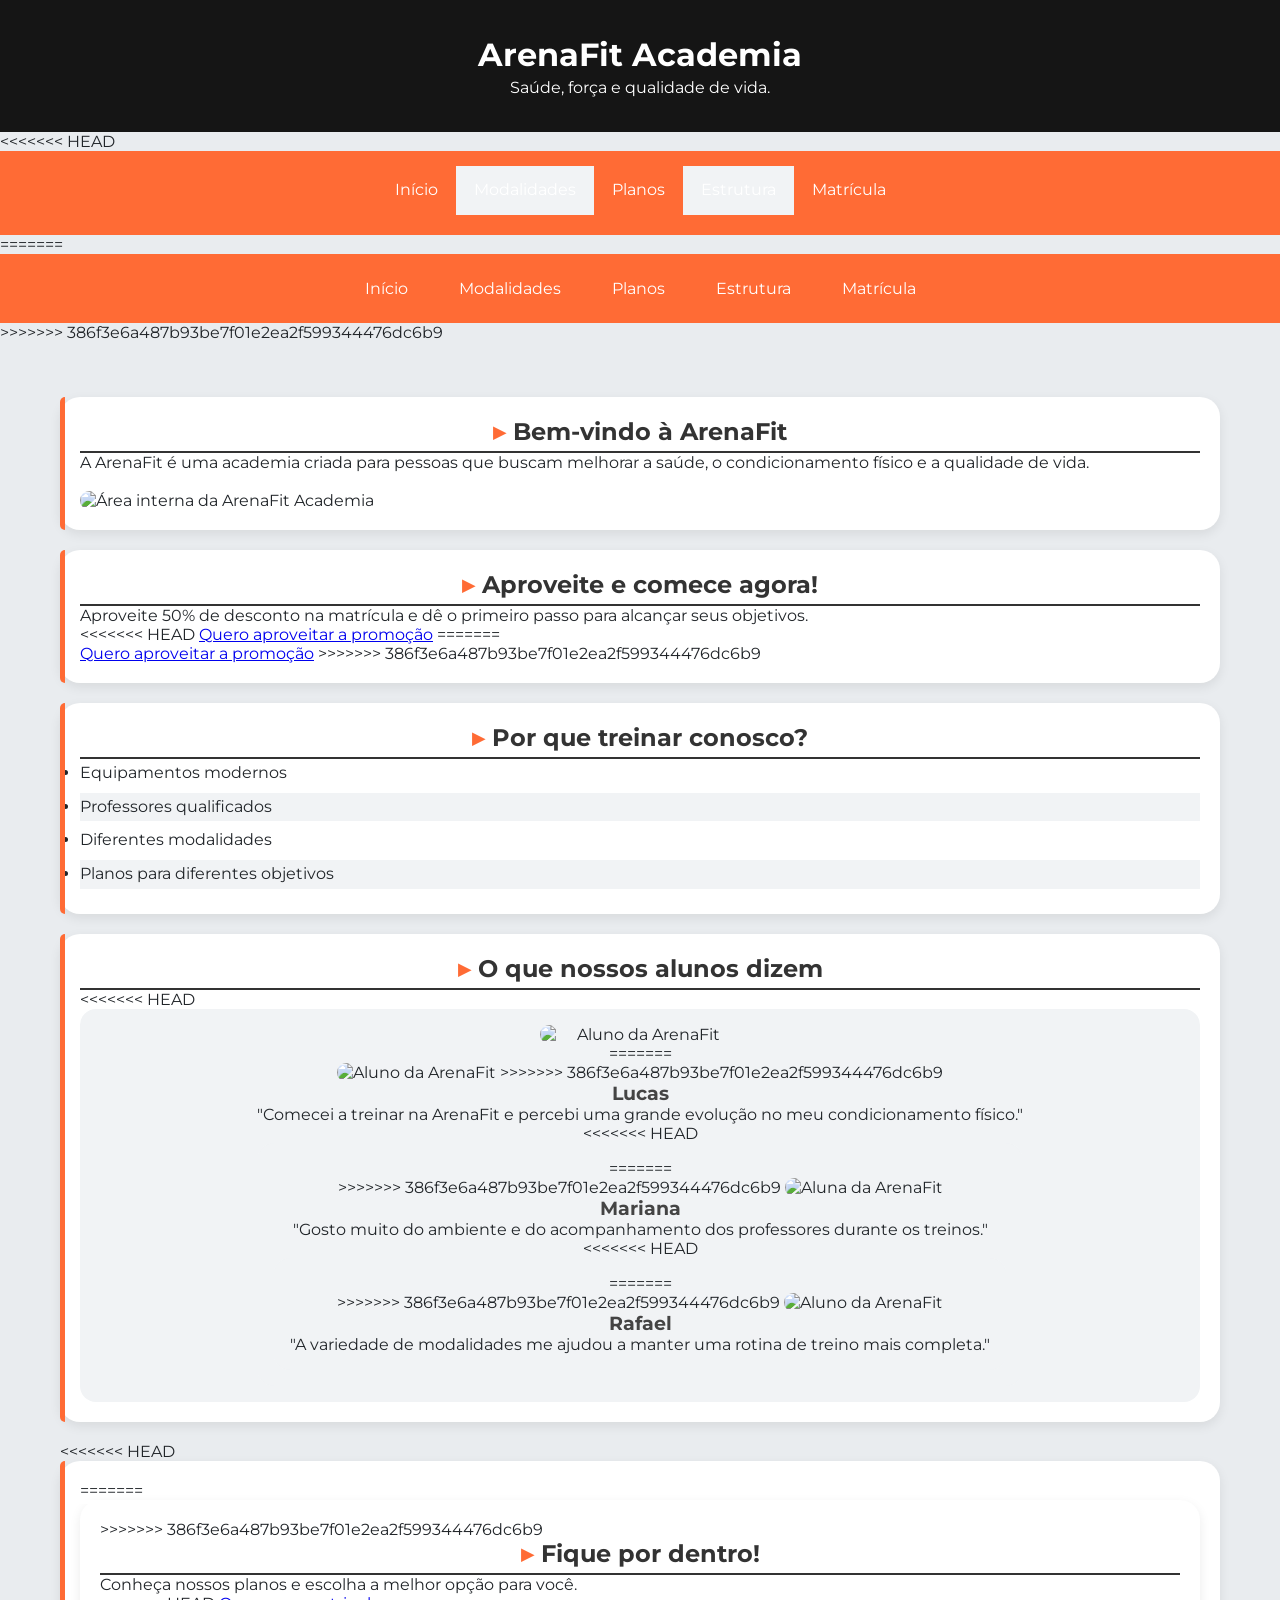
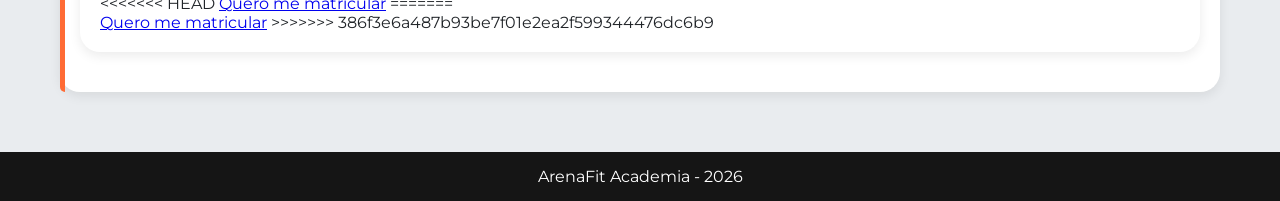
==== Html/index.html @ 23f67563 "Arrumando Style conflitos, estrutra e parte do index" ====
<!doctype html>
<html lang="pt-br">
  <head>
    <meta charset="UTF-8" />
    <meta name="viewport" content="width=device-width, initial-scale=1.0" />
    <title>ArenaFit Academia</title>
    <link rel="stylesheet" href="../Css/Style.css">
    <link rel="icon" type="image/png" href="fotos/icone.png">
  </head>

  <body>
    <header>
      <h1>ArenaFit Academia</h1>
      <p>Saúde, força e qualidade de vida.</p>
    </header>

<<<<<<< HEAD
    
<nav>
  <ul>
    <li><a href="index.html">Início</a></li>
    <li><a href="modalidades.html">Modalidades</a></li>
    <li><a href="planos.html">Planos</a></li>
    <li><a href="estrutura.html">Estrutura</a></li>
    <li><a href="matricula.html">Matrícula</a></li>
  </ul>
</nav>
=======
    <nav>
      <a href="index.html">Início</a> 
      <a href="modalidades.html">Modalidades</a> 
      <a href="planos.html">Planos</a> 
      <a href="estrutura.html">Estrutura</a> 
      <a href="matricula.html">Matrícula</a>
    </nav>
>>>>>>> 386f3e6a487b93be7f01e2ea2f599344476dc6b9
    <!--Conteúdo Principal da Página-->
    <main>
            <section class="hero"> 
            <h2>Bem-vindo à ArenaFit</h2>

            <p>
            A ArenaFit é uma academia criada para pessoas que buscam melhorar a
            saúde, o condicionamento físico e a qualidade de vida.
          </p>

          <br>

        <img
          src="fotos/interna.jpg"
          alt="Área interna da ArenaFit Academia"
        ></section>
      
       <!-- ALTERAÇÃO DO 2º COMMIT -->
      <section class="promocao">
        <h2>Aproveite e comece agora!</h2>

        <p>
          Aproveite 50% de desconto na matrícula e dê o primeiro passo para
          alcançar seus objetivos.
        </p>

<<<<<<< HEAD
        <a class="btn" href="matricula.html">Quero aproveitar a promoção</a>
=======
        <br>

        <a href="matricula.html">Quero aproveitar a promoção</a>
>>>>>>> 386f3e6a487b93be7f01e2ea2f599344476dc6b9
      </section>

      <section class="vantagens">
        <h2>Por que treinar conosco?</h2>

        <ul>
          <li>Equipamentos modernos</li>
          <li>Professores qualificados</li>
          <li>Diferentes modalidades</li>
          <li>Planos para diferentes objetivos</li>
        </ul>
      </section>

        <!-- ALTERAÇÃO DO 3º COMMIT -->
      <section class="depoimentos">
        <h2>O que nossos alunos dizem</h2>

<<<<<<< HEAD
        <div class="cards">
          <article class="card">
            <img
              src="fotos/aluno1.jpg"
              alt="Aluno da ArenaFit"
            />
=======
        <br>

        <article>
          <img
            src="fotos/aluno1.jpg"
            alt="Aluno da ArenaFit"
            width="150"
          />
>>>>>>> 386f3e6a487b93be7f01e2ea2f599344476dc6b9
          <h3>Lucas</h3>
          <p>
            "Comecei a treinar na ArenaFit e percebi uma grande evolução no meu
            condicionamento físico."
          </p>
        </article>

<<<<<<< HEAD
        <article class="card">
=======
        <br>

        <article>
>>>>>>> 386f3e6a487b93be7f01e2ea2f599344476dc6b9
          <img
            src="fotos/aluno2.jpg"
            alt="Aluna da ArenaFit"
          />
          <h3>Mariana</h3>
          <p>
            "Gosto muito do ambiente e do acompanhamento dos professores durante
            os treinos."
          </p>
        </article>

<<<<<<< HEAD
        <article class="card">
=======
        <br>

        <article>
>>>>>>> 386f3e6a487b93be7f01e2ea2f599344476dc6b9
          <img
            src="fotos/aluno3.jpg"
            alt="Aluno da ArenaFit"
            
          />
          <h3>Rafael</h3>
          <p>
            "A variedade de modalidades me ajudou a manter uma rotina de treino
            mais completa."
          </p>
        </article>
            </div>
      </section>

<<<<<<< HEAD
      <section class ="cta">
=======
      <section class="secao-posicao">
>>>>>>> 386f3e6a487b93be7f01e2ea2f599344476dc6b9
        <h2>Fique por dentro!</h2>

        <p>Conheça nossos planos e escolha a melhor opção para você.</p>

<<<<<<< HEAD
                <a class="btn" href="matricula.html">Quero me matricular</a>
=======
        <br>

        <a href="matricula.html">Quero me matricular</a>
>>>>>>> 386f3e6a487b93be7f01e2ea2f599344476dc6b9
      </section>
    </main>

    <!--Rodapé da página-->
    <footer>
      <p>ArenaFit Academia - 2026</p>
    </footer>
  </body>
</html>
---- Css/Style.css ----
﻿/* Importa a fonte Montserrat do Google Fonts */
@import url("https://fonts.googleapis.com/css2?family=Montserrat:wght@400;500;600;700&display=swap");

/* RESET DA PÁGINA */
* {
    margin: 0;
    padding: 0;
    box-sizing: border-box;
}

/* CONFIGURAÇÃO DE CORES E FONTES (Variáveis) */
:root {
    --cor-primaria: #FF6B35;       /* Laranja moderno */
    --cor-secundaria: #00B4D8;     /* Azul/ciano */ 
    --cor-escura: #151515;         /* Preto grafite */
    --cor-fundo: #E9ECEF;          /* Cinza claro */
    --cor-texto: #212529;          /* Cinza escuro */
    --cor-branca: #FFFFFF;         /* Branco */
    --fonte-principal: "Montserrat", sans-serif;
    --cor-section: #FFFFFF;        /* Branco para os blocos */
}

/* CONFIGURAÇÕES DO CORPO DA PÁGINA */
body {
    font-family: var(--fonte-principal); /* Aplica a fonte Montserrat */
    margin: 0;                           /* Remove as bordas padrão da tela */
    background-color: var(--cor-fundo);  /* Cor de fundo cinza */
    color: var(--cor-texto);             /* Cor do texto do site */
}

/* CABEÇALHO (Topo do site) */
header {
    background-color: var(--cor-escura);
    color: var(--cor-branca);
    padding: 35px;
    display: flex;
    flex-direction: column;
    align-items: center;
    text-align: center;
    gap: 4px;
    padding: 20px;
    display: flex;
    flex-direction: column;
    align-items: center;
    text-align: center;
    gap: 4px;
    text-align: center;
    padding: 35px;
    top: 0;
    left: 0;
    width: 100%;
}

/* MENU DE NAVEGAÇÃO */
nav {
    background-color: var(--cor-primaria);
    display: flex;
    justify-content: center;
    align-items: center;
    gap: 15px;
    padding: 15px;
    flex-wrap: wrap;
}
nav {
    background-color: var(--cor-primaria);
    position: sticky;
    top: 0;
    z-index: 1000;
}

nav ul {
    list-style: none;
    display: flex;
    flex-direction: column;
}

nav a {
    display: block;
    padding: 12px 16px;
    color: white;
    text-decoration: none;
    text-align: center;
}
/* LINKS DO MENU */
nav a {
    color: var(--cor-branca);
    text-decoration: none;
    padding: 10px 18px;
    border-radius: 50px;
    transition: 0.3s;
}
/* EFEITO QUANDO PASSA MOUSE POR CIMA */
nav a:hover {
    background-color: white;
    color: var(--cor-escura);
    transform: scale(1.05);
}

/* CONTEÚDO PRINCIPAL (Caixa que segura o meio do site) */
main {
    width: 1200px;
    max-width: 100%;
    margin: 20px auto;
    padding: 35px 20px 20px;
}

/* SEÇÕES (Blocos de conteúdo) */
section {
    background-color: var(--cor-section);
    padding: 25px;
    margin-bottom: 25px;
    border-radius: 20px;
    box-shadow: 0 4px 12px rgba(0, 0, 0, 0.08);
    transition: transform 0.3s ease, box-shadow 0.3s ease;
}

section:hover {
    transform: translateY(-3px);
    box-shadow: 0 8px 18px rgba(0, 0, 0, 0.15);
}
/* RODAPÉ (Fim da página) */
footer {
    background-color: #151515;
    color: white;
    text-align: center;
    padding: 15px;
}

/* TEXTOS E TÍTULOS */
h1 {
    font-size: 32px; /* Tamanho do título principal */
}

h2 {
  color: #333;
  border-bottom: 2px solid #333;
  padding-bottom: 5px;
  text-align: center;
}

h2::before {
  content: "▸";
  color: var(--cor-primaria);
  margin-right: 8px;
}


h3 {
    color: #444; /* Cor do subtítulo */
}

/* IMAGENS */
img {
    max-width: 100%; /* Faz a imagem se ajustar ao tamanho da tela */
    height: auto;     /* Mantém a imagem na proporção correta */
    border-radius: 10px;   
}

/* Imagens que estão dentro de artigos */
article img {
    width: 200px;         /* Força a imagem a ter 200px de largura */
    border-radius: 10px;  /* Cantos levemente arredondados */
}

/* TABELAS */
table {
    width: 100%;             /* Tabela ocupa toda a largura disponível */
    border-collapse: collapse; /* Junta as bordas para virar uma linha única */
}

/* Células da tabela */
th, td {
    border: 1px solid #999; /* Linha cinza ao redor das células */
    padding: 10px;          /* Espaço interno para o texto respirar */
    text-align: center;     /* Centraliza o texto na tabela */
}

/* Títulos da tabela (Primeira linha) */
th {
    background-color: #333; /* Fundo escuro */
    color: white;           /* Texto branco */
}

/* LISTAS */
ul {
    line-height: 1.8; /* Aumenta o espaço entre as linhas da lista */
}

li {
    margin-bottom: 5px; /* Espaço entre um item e outro da lista */
}
   li:nth-child(even) {
    background-color: #F1F3F5;
}



/* ADAPTAÇÃO PARA CELULAR (Telas menores que 600px) */
@media (max-width: 600px) {
    header h1 {
        font-size: 24px; /* Diminui o título no celular */
    }

    nav a {
        display: block;  /* Coloca os links do menu um embaixo do outro */
        margin: 8px;
    }

    main {
        width: 95%;      /* Usa melhor o espaço lateral no celular */
    }

    table {
        font-size: 12px; /* Diminui a letra da tabela para caber na tela */
    }
} /* NOTA DE DESENVOLVIMENTO: Foi utilizada uma pequena assistência de IA para organizar a estrutura e padronizar o codigo em CSS. */
/* RESET CSS */
* {
    margin: 0;
    padding: 0;
    box-sizing: border-box;
}
section {
    background-color: var(--cor-section);
    padding: 20px;
    margin-bottom: 20px;
    border-radius: 20px;

    position: relative;
}

section::after {
    content: "";
    position: absolute;
    top: 0;
    left: 0;
    width: 5px;
    height: 100%;
    background-color: var(--cor-primaria);
    border-radius: 20px 0 0 20px;
}

.card {
    display: flex;
    flex-direction: column;
    align-items: center;
    text-align: center;
    padding: 16px;
    background-color: #F1F3F5;
    border-radius: 16px;

}

@media (min-width: 768px) {
    nav ul {
        flex-direction: row;
        justify-content: center;
    }
}

/* ESTILO DOS CAMPOS DO FORMULÁRIO */

input,
textarea,
select {
    width: 100%;
    padding: 10px;
    margin-top: 6px;
    margin-bottom: 12px;
    border: 1px solid #ccc;
    border-radius: 8px;
    font-family: var(--fonte-principal);
}

input:focus,
textarea:focus,
select:focus {
    outline: none;
    border-color: var(--cor-primaria);
}

button {
    background-color: var(--cor-primaria);
    color: var(--cor-branca);
    border: none;
    padding: 12px 25px;
    border-radius: 8px;
    cursor: pointer;
    font-family: var(--fonte-principal);
    font-weight: 600;
}

button:hover {
    background-color: var(--cor-secundaria);
}
/* AJUSTES PARA TELAS PEQUENAS */

@media (max-width: 600px) {
    main {
        padding: 100px 15px 15px;
    }

    section {
        padding: 18px;
    }

    input,
    textarea,
    select {
        font-size: 14px;
    }

    button {
        width: 100%;
    }
}
/* ===== ESTILIZAÇÃO DA PÁGINA DE MODALIDADES ===== */

.pagina-modalidades main {
    width: 90%;
    max-width: 1100px;
    display: grid;
    grid-template-columns: repeat(2, 1fr);
    gap: 25px;
}

.pagina-modalidades h2 {
    grid-column: 1 / -1;
    text-align: center;
}

.pagina-modalidades section {
    margin-bottom: 0;
    padding: 25px;
}
/* ===== MELHORIAS VISUAIS DOS CARDS ===== */

.pagina-modalidades section {
    box-shadow: 0 3px 10px rgba(0, 0, 0, 0.12);
    transition: transform 0.3s ease, box-shadow 0.3s ease;
}

.pagina-modalidades section h3 {
    text-align: center;
    color: var(--cor-primaria);
    font-size: 22px;
}

.pagina-modalidades section img {
    display: block;
    width: 350px;
    max-width: 100%;
    margin: 15px auto;
}

.pagina-modalidades section p {
    line-height: 1.6;
}
/* ===== RESPONSIVIDADE E EFEITOS ===== */

.pagina-modalidades section:hover {
    transform: translateY(-5px);
    box-shadow: 0 7px 18px rgba(0, 0, 0, 0.18);
}

.pagina-modalidades section img {
    transition: transform 0.3s ease;
}

.pagina-modalidades section:hover img {
    transform: scale(1.03);
}

@media (max-width: 700px) {

    .pagina-modalidades main {
        width: 92%;
        grid-template-columns: 1fr;
        gap: 20px;
    }

    .pagina-modalidades h2 {
        font-size: 26px;
    }

    .pagina-modalidades section {
        padding: 20px;
    }

    .pagina-modalidades section h3 {
        font-size: 20px;
    }
}
/* ===== DESTAQUE DAS INFORMAÇÕES DAS MODALIDADES ===== */

.pagina-modalidades section strong {
    color: var(--cor-primaria);
}

.pagina-modalidades section p {
    margin-bottom: 10px;
}
/* ===== DESTAQUE VISUAL DOS CARDS ===== */

.pagina-modalidades section {
    border-top: 4px solid var(--cor-primaria);
}

.secao-posicao {
    position: relative;
}

 .secao-posicao::after {
    content: "";
    position: absolute;
    top: 0;
    right: 20px;

    width: 40px;
    height: 4px;

    background-color: var(--cor-branca);
 }

 input[type="submit"],
 input[type="reset"]
  {
    background-color: var(--cor-section);
    color: var(--cor-texto);
    border: none;
    padding: 12px 25px;
    border-radius: 8px;
    cursor: pointer;
    font-family: var(--fonte-principal);
    font-weight: 600;
 }

 input[type="submit"]:hover,
 input[type="reset"]:hover {
    background-color: var(--cor-primaria);
 }
 /* Commit 1 - Organização da matrícula */

body:has(main > form) main > form {
    width: 100%;
    max-width: 850px;
    margin: 25px auto;
}

body:has(main > form) form fieldset {
    min-width: 0;
    padding: 20px;
    margin-bottom: 16px;
    border: 1px solid #ccc;
    border-radius: 10px;
}

body:has(main > form) form legend {
    padding: 0 8px;
    font-weight: 700;
    color: var(--cor-primaria);
}

body:has(main > form) form label {
    font-weight: 500;
}

body:has(main > form) form input[type="radio"] {
    width: auto;
    margin: 8px 5px 8px 0;
}

body:has(main > form) form input[type="submit"],
body:has(main > form) form input[type="reset"] {
    width: auto;
    margin: 5px 5px 12px 0;
}
/* Commit 2 - Responsividade da matrícula */

@media (max-width: 768px) {
    body:has(main > form) main {
        width: 100%;
        padding: 25px 15px;
    }

    body:has(main > form) form fieldset {
        padding: 15px;
    }

    body:has(main > form) form input[type="submit"],
    body:has(main > form) form input[type="reset"] {
        max-width: 100%;
    }
}

@media (max-width: 480px) {
    body:has(main > form) form fieldset {
        padding: 12px;
    }

    body:has(main > form) form input:not([type="radio"]):not([type="submit"]):not([type="reset"]),
    body:has(main > form) form select,
    body:has(main > form) form textarea {
        max-width: 100%;
        font-size: 16px;
    }

    body:has(main > form) form textarea {
        resize: vertical;
    }
}
/* Commit 3 - Efeitos visuais da matrícula */

body:has(main > form) form input:not([type="radio"]):not([type="submit"]):not([type="reset"]),
body:has(main > form) form select,
body:has(main > form) form textarea {
    transition: border-color 0.3s ease,
                box-shadow 0.3s ease;
}

body:has(main > form) form input:not([type="radio"]):not([type="submit"]):not([type="reset"]):focus,
body:has(main > form) form select:focus,
body:has(main > form) form textarea:focus {
    outline: 2px solid var(--cor-secundaria);
    outline-offset: 1px;
    border-color: var(--cor-primaria);
    box-shadow: 0 0 6px rgba(0, 180, 216, 0.25);
}

body:has(main > form) form input[type="submit"],
body:has(main > form) form input[type="reset"] {
    transition: background-color 0.3s ease,
                color 0.3s ease,
                transform 0.2s ease;
}

body:has(main > form) form input[type="submit"]:hover,
body:has(main > form) form input[type="reset"]:hover {
    background-color: var(--cor-primaria);
    color: var(--cor-branca);
    transform: translateY(-2px);
}

body:has(main > form) form input[type="submit"]:active,
body:has(main > form) form input[type="reset"]:active {
    transform: scale(0.98);
}

body:has(main > form) form fieldset {
    transition: border-color 0.3s ease;
}

body:has(main > form) form fieldset:hover {
    border-color: var(--cor-secundaria);
}
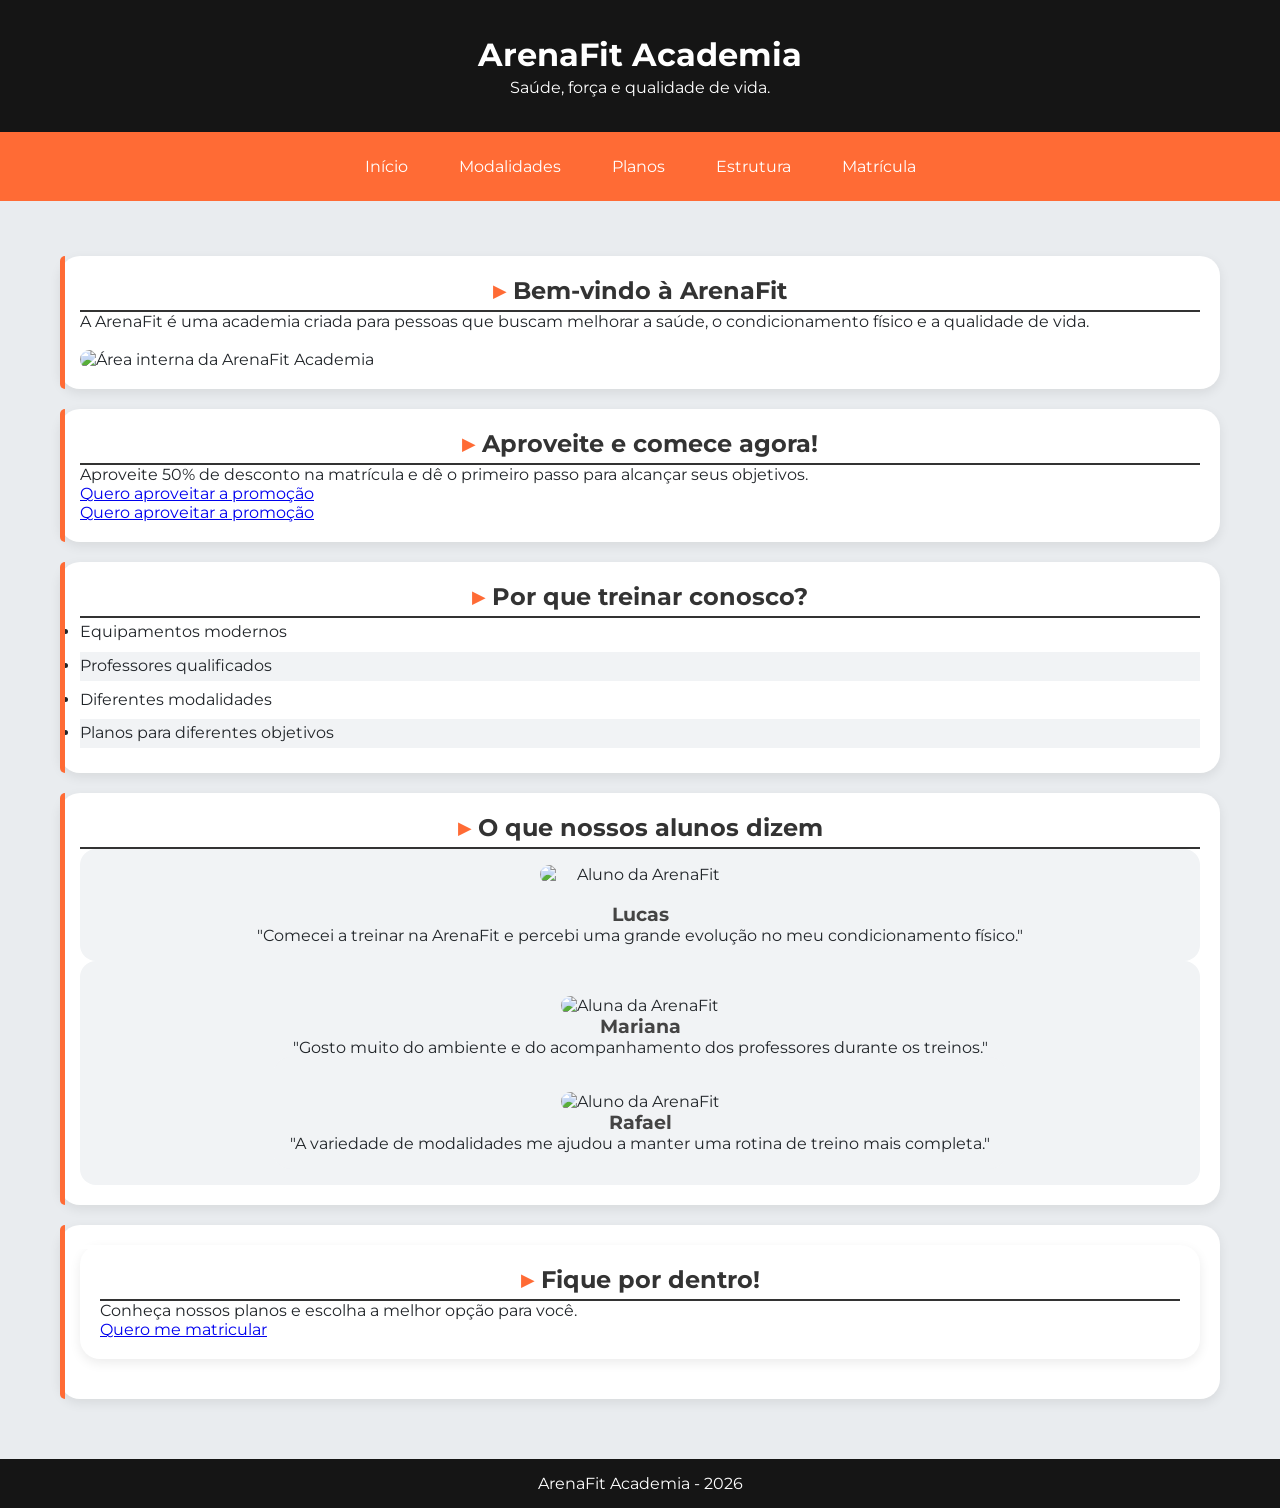
==== commit 7e763e1b: "Conserta erros de digitação para a melhora da página." ====
--- a/Html/index.html
+++ b/Html/index.html
@@ -14,18 +14,6 @@
       <p>Saúde, força e qualidade de vida.</p>
     </header>
 
-<<<<<<< HEAD
-    
-<nav>
-  <ul>
-    <li><a href="index.html">Início</a></li>
-    <li><a href="modalidades.html">Modalidades</a></li>
-    <li><a href="planos.html">Planos</a></li>
-    <li><a href="estrutura.html">Estrutura</a></li>
-    <li><a href="matricula.html">Matrícula</a></li>
-  </ul>
-</nav>
-=======
     <nav>
       <a href="index.html">Início</a> 
       <a href="modalidades.html">Modalidades</a> 
@@ -33,7 +21,7 @@
       <a href="estrutura.html">Estrutura</a> 
       <a href="matricula.html">Matrícula</a>
     </nav>
->>>>>>> 386f3e6a487b93be7f01e2ea2f599344476dc6b9
+
     <!--Conteúdo Principal da Página-->
     <main>
             <section class="hero"> 
@@ -60,13 +48,14 @@
           alcançar seus objetivos.
         </p>
 
-<<<<<<< HEAD
+
         <a class="btn" href="matricula.html">Quero aproveitar a promoção</a>
-=======
+
+
         <br>
 
         <a href="matricula.html">Quero aproveitar a promoção</a>
->>>>>>> 386f3e6a487b93be7f01e2ea2f599344476dc6b9
+
       </section>
 
       <section class="vantagens">
@@ -84,23 +73,16 @@
       <section class="depoimentos">
         <h2>O que nossos alunos dizem</h2>
 
-<<<<<<< HEAD
+
         <div class="cards">
           <article class="card">
             <img
               src="fotos/aluno1.jpg"
               alt="Aluno da ArenaFit"
             />
-=======
+
         <br>
 
-        <article>
-          <img
-            src="fotos/aluno1.jpg"
-            alt="Aluno da ArenaFit"
-            width="150"
-          />
->>>>>>> 386f3e6a487b93be7f01e2ea2f599344476dc6b9
           <h3>Lucas</h3>
           <p>
             "Comecei a treinar na ArenaFit e percebi uma grande evolução no meu
@@ -108,13 +90,13 @@
           </p>
         </article>
 
-<<<<<<< HEAD
+
         <article class="card">
-=======
+
         <br>
 
         <article>
->>>>>>> 386f3e6a487b93be7f01e2ea2f599344476dc6b9
+
           <img
             src="fotos/aluno2.jpg"
             alt="Aluna da ArenaFit"
@@ -126,13 +108,10 @@
           </p>
         </article>
 
-<<<<<<< HEAD
-        <article class="card">
-=======
-        <br>
+        <article class="card">        <br>
 
         <article>
->>>>>>> 386f3e6a487b93be7f01e2ea2f599344476dc6b9
+
           <img
             src="fotos/aluno3.jpg"
             alt="Aluno da ArenaFit"
@@ -147,22 +126,20 @@
             </div>
       </section>
 
-<<<<<<< HEAD
+
       <section class ="cta">
-=======
+
       <section class="secao-posicao">
->>>>>>> 386f3e6a487b93be7f01e2ea2f599344476dc6b9
+
         <h2>Fique por dentro!</h2>
 
         <p>Conheça nossos planos e escolha a melhor opção para você.</p>
 
-<<<<<<< HEAD
+
                 <a class="btn" href="matricula.html">Quero me matricular</a>
-=======
+
         <br>
 
-        <a href="matricula.html">Quero me matricular</a>
->>>>>>> 386f3e6a487b93be7f01e2ea2f599344476dc6b9
       </section>
     </main>
 
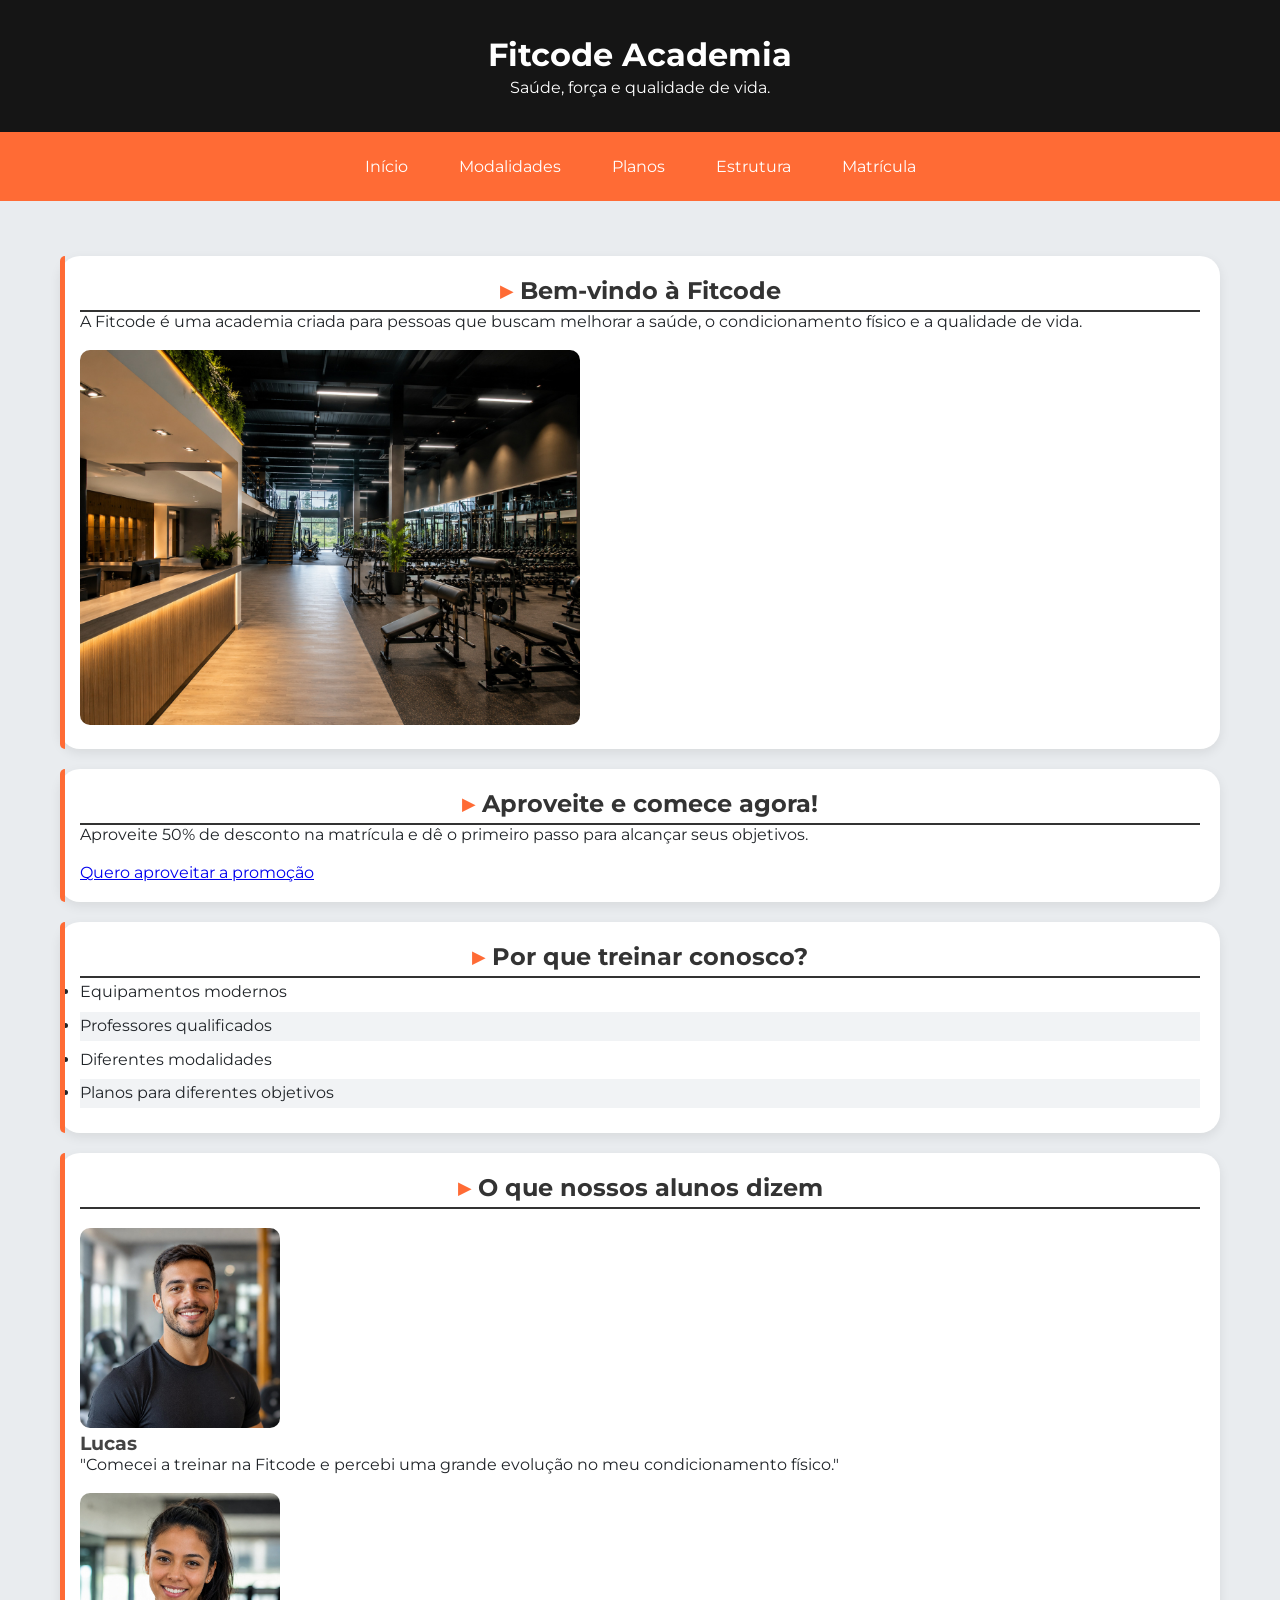
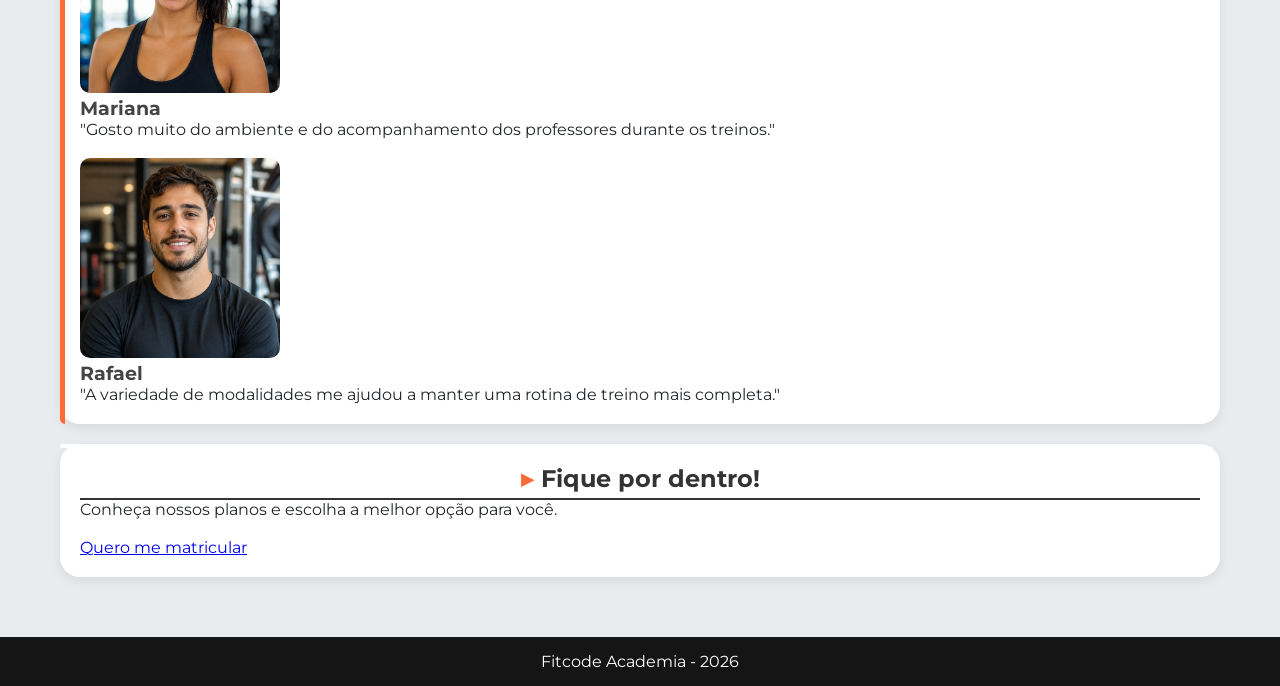
==== commit c981a082: "Corrige caminhos das fotos, renomeia para Fitcode e atualiza README" ====
--- a/Html/index.html
+++ b/Html/index.html
@@ -3,14 +3,14 @@
   <head>
     <meta charset="UTF-8" />
     <meta name="viewport" content="width=device-width, initial-scale=1.0" />
-    <title>ArenaFit Academia</title>
+    <title>Fitcode Academia</title>
     <link rel="stylesheet" href="../Css/Style.css">
-    <link rel="icon" type="image/png" href="fotos/icone.png">
+    <link rel="icon" type="image/png" href="../fotos/icone.png">
   </head>
 
   <body>
     <header>
-      <h1>ArenaFit Academia</h1>
+      <h1>Fitcode Academia</h1>
       <p>Saúde, força e qualidade de vida.</p>
     </header>
 
@@ -21,26 +21,27 @@
       <a href="estrutura.html">Estrutura</a> 
       <a href="matricula.html">Matrícula</a>
     </nav>
-
     <!--Conteúdo Principal da Página-->
     <main>
-            <section class="hero"> 
-            <h2>Bem-vindo à ArenaFit</h2>
+      <section>
+        <h2>Bem-vindo à Fitcode</h2>
 
-            <p>
-            A ArenaFit é uma academia criada para pessoas que buscam melhorar a
-            saúde, o condicionamento físico e a qualidade de vida.
-          </p>
+        <p>
+          A Fitcode é uma academia criada para pessoas que buscam melhorar a
+          saúde, o condicionamento físico e a qualidade de vida.
+        </p>
 
           <br>
 
         <img
-          src="fotos/interna.jpg"
-          alt="Área interna da ArenaFit Academia"
-        ></section>
-      
+          src="../fotos/interna.jpg"
+          alt="Área interna da Fitcode Academia"
+          width="500"
+        />
+      </section>
+
        <!-- ALTERAÇÃO DO 2º COMMIT -->
-      <section class="promocao">
+      <section>
         <h2>Aproveite e comece agora!</h2>
 
         <p>
@@ -48,17 +49,12 @@
           alcançar seus objetivos.
         </p>
 
-
-        <a class="btn" href="matricula.html">Quero aproveitar a promoção</a>
-
-
         <br>
 
         <a href="matricula.html">Quero aproveitar a promoção</a>
-
       </section>
 
-      <section class="vantagens">
+      <section>
         <h2>Por que treinar conosco?</h2>
 
         <ul>
@@ -70,36 +66,31 @@
       </section>
 
         <!-- ALTERAÇÃO DO 3º COMMIT -->
-      <section class="depoimentos">
+      <section>
         <h2>O que nossos alunos dizem</h2>
-
-
-        <div class="cards">
-          <article class="card">
-            <img
-              src="fotos/aluno1.jpg"
-              alt="Aluno da ArenaFit"
-            />
 
         <br>
 
+        <article>
+          <img
+            src="../fotos/aluno1.jpg"
+            alt="Aluno da Fitcode"
+            width="150"
+          />
           <h3>Lucas</h3>
           <p>
-            "Comecei a treinar na ArenaFit e percebi uma grande evolução no meu
+            "Comecei a treinar na Fitcode e percebi uma grande evolução no meu
             condicionamento físico."
           </p>
         </article>
 
-
-        <article class="card">
-
         <br>
 
         <article>
-
           <img
-            src="fotos/aluno2.jpg"
-            alt="Aluna da ArenaFit"
+            src="../fotos/aluno2.jpg"
+            alt="Aluna da Fitcode"
+            width="150"
           />
           <h3>Mariana</h3>
           <p>
@@ -108,14 +99,13 @@
           </p>
         </article>
 
-        <article class="card">        <br>
+        <br>
 
         <article>
-
           <img
-            src="fotos/aluno3.jpg"
-            alt="Aluno da ArenaFit"
-            
+            src="../fotos/aluno3.jpg"
+            alt="Aluno da Fitcode"
+            width="150"
           />
           <h3>Rafael</h3>
           <p>
@@ -123,29 +113,22 @@
             mais completa."
           </p>
         </article>
-            </div>
       </section>
 
-
-      <section class ="cta">
-
       <section class="secao-posicao">
-
         <h2>Fique por dentro!</h2>
 
         <p>Conheça nossos planos e escolha a melhor opção para você.</p>
 
-
-                <a class="btn" href="matricula.html">Quero me matricular</a>
-
         <br>
 
+        <a href="matricula.html">Quero me matricular</a>
       </section>
     </main>
 
     <!--Rodapé da página-->
     <footer>
-      <p>ArenaFit Academia - 2026</p>
+      <p>Fitcode Academia - 2026</p>
     </footer>
   </body>
 </html>
--- a/Css/Style.css
+++ b/Css/Style.css
@@ -1,34 +1,30 @@
-﻿/* Importa a fonte Montserrat do Google Fonts */
+/* Fonte e variáveis */
 @import url("https://fonts.googleapis.com/css2?family=Montserrat:wght@400;500;600;700&display=swap");
 
-/* RESET DA PÁGINA */
+:root {
+    --cor-primaria: #FF6B35;
+    --cor-secundaria: #00B4D8;
+    --cor-escura: #151515;
+    --cor-fundo: #E9ECEF;
+    --cor-texto: #212529;
+    --cor-branca: #FFFFFF;
+    --cor-section: #FFFFFF;
+    --fonte-principal: "Montserrat", sans-serif;
+}
+
+/* Reset e estilos globais */
 * {
     margin: 0;
     padding: 0;
     box-sizing: border-box;
 }
 
-/* CONFIGURAÇÃO DE CORES E FONTES (Variáveis) */
-:root {
-    --cor-primaria: #FF6B35;       /* Laranja moderno */
-    --cor-secundaria: #00B4D8;     /* Azul/ciano */ 
-    --cor-escura: #151515;         /* Preto grafite */
-    --cor-fundo: #E9ECEF;          /* Cinza claro */
-    --cor-texto: #212529;          /* Cinza escuro */
-    --cor-branca: #FFFFFF;         /* Branco */
-    --fonte-principal: "Montserrat", sans-serif;
-    --cor-section: #FFFFFF;        /* Branco para os blocos */
-}
-
-/* CONFIGURAÇÕES DO CORPO DA PÁGINA */
 body {
-    font-family: var(--fonte-principal); /* Aplica a fonte Montserrat */
-    margin: 0;                           /* Remove as bordas padrão da tela */
-    background-color: var(--cor-fundo);  /* Cor de fundo cinza */
-    color: var(--cor-texto);             /* Cor do texto do site */
-}
-
-/* CABEÇALHO (Topo do site) */
+    font-family: var(--fonte-principal);
+    background-color: var(--cor-fundo);
+    color: var(--cor-texto);
+}
+
 header {
     background-color: var(--cor-escura);
     color: var(--cor-branca);
@@ -38,20 +34,9 @@
     align-items: center;
     text-align: center;
     gap: 4px;
-    padding: 20px;
-    display: flex;
-    flex-direction: column;
-    align-items: center;
-    text-align: center;
-    gap: 4px;
-    text-align: center;
-    padding: 35px;
-    top: 0;
-    left: 0;
     width: 100%;
 }
 
-/* MENU DE NAVEGAÇÃO */
 nav {
     background-color: var(--cor-primaria);
     display: flex;
@@ -60,9 +45,6 @@
     gap: 15px;
     padding: 15px;
     flex-wrap: wrap;
-}
-nav {
-    background-color: var(--cor-primaria);
     position: sticky;
     top: 0;
     z-index: 1000;
@@ -76,27 +58,20 @@
 
 nav a {
     display: block;
-    padding: 12px 16px;
-    color: white;
+    color: var(--cor-branca);
     text-decoration: none;
     text-align: center;
-}
-/* LINKS DO MENU */
-nav a {
-    color: var(--cor-branca);
-    text-decoration: none;
     padding: 10px 18px;
     border-radius: 50px;
     transition: 0.3s;
 }
-/* EFEITO QUANDO PASSA MOUSE POR CIMA */
+
 nav a:hover {
-    background-color: white;
+    background-color: var(--cor-branca);
     color: var(--cor-escura);
     transform: scale(1.05);
 }
 
-/* CONTEÚDO PRINCIPAL (Caixa que segura o meio do site) */
 main {
     width: 1200px;
     max-width: 100%;
@@ -104,129 +79,19 @@
     padding: 35px 20px 20px;
 }
 
-/* SEÇÕES (Blocos de conteúdo) */
-section {
-    background-color: var(--cor-section);
-    padding: 25px;
-    margin-bottom: 25px;
-    border-radius: 20px;
-    box-shadow: 0 4px 12px rgba(0, 0, 0, 0.08);
-    transition: transform 0.3s ease, box-shadow 0.3s ease;
-}
-
-section:hover {
-    transform: translateY(-3px);
-    box-shadow: 0 8px 18px rgba(0, 0, 0, 0.15);
-}
-/* RODAPÉ (Fim da página) */
-footer {
-    background-color: #151515;
-    color: white;
-    text-align: center;
-    padding: 15px;
-}
-
-/* TEXTOS E TÍTULOS */
-h1 {
-    font-size: 32px; /* Tamanho do título principal */
-}
-
-h2 {
-  color: #333;
-  border-bottom: 2px solid #333;
-  padding-bottom: 5px;
-  text-align: center;
-}
-
-h2::before {
-  content: "▸";
-  color: var(--cor-primaria);
-  margin-right: 8px;
-}
-
-
-h3 {
-    color: #444; /* Cor do subtítulo */
-}
-
-/* IMAGENS */
-img {
-    max-width: 100%; /* Faz a imagem se ajustar ao tamanho da tela */
-    height: auto;     /* Mantém a imagem na proporção correta */
-    border-radius: 10px;   
-}
-
-/* Imagens que estão dentro de artigos */
-article img {
-    width: 200px;         /* Força a imagem a ter 200px de largura */
-    border-radius: 10px;  /* Cantos levemente arredondados */
-}
-
-/* TABELAS */
-table {
-    width: 100%;             /* Tabela ocupa toda a largura disponível */
-    border-collapse: collapse; /* Junta as bordas para virar uma linha única */
-}
-
-/* Células da tabela */
-th, td {
-    border: 1px solid #999; /* Linha cinza ao redor das células */
-    padding: 10px;          /* Espaço interno para o texto respirar */
-    text-align: center;     /* Centraliza o texto na tabela */
-}
-
-/* Títulos da tabela (Primeira linha) */
-th {
-    background-color: #333; /* Fundo escuro */
-    color: white;           /* Texto branco */
-}
-
-/* LISTAS */
-ul {
-    line-height: 1.8; /* Aumenta o espaço entre as linhas da lista */
-}
-
-li {
-    margin-bottom: 5px; /* Espaço entre um item e outro da lista */
-}
-   li:nth-child(even) {
-    background-color: #F1F3F5;
-}
-
-
-
-/* ADAPTAÇÃO PARA CELULAR (Telas menores que 600px) */
-@media (max-width: 600px) {
-    header h1 {
-        font-size: 24px; /* Diminui o título no celular */
-    }
-
-    nav a {
-        display: block;  /* Coloca os links do menu um embaixo do outro */
-        margin: 8px;
-    }
-
-    main {
-        width: 95%;      /* Usa melhor o espaço lateral no celular */
-    }
-
-    table {
-        font-size: 12px; /* Diminui a letra da tabela para caber na tela */
-    }
-} /* NOTA DE DESENVOLVIMENTO: Foi utilizada uma pequena assistência de IA para organizar a estrutura e padronizar o codigo em CSS. */
-/* RESET CSS */
-* {
-    margin: 0;
-    padding: 0;
-    box-sizing: border-box;
-}
 section {
     background-color: var(--cor-section);
     padding: 20px;
     margin-bottom: 20px;
     border-radius: 20px;
-
+    box-shadow: 0 4px 12px rgba(0, 0, 0, 0.08);
+    transition: transform 0.3s ease, box-shadow 0.3s ease;
     position: relative;
+}
+
+section:hover {
+    transform: translateY(-3px);
+    box-shadow: 0 8px 18px rgba(0, 0, 0, 0.15);
 }
 
 section::after {
@@ -240,6 +105,70 @@
     border-radius: 20px 0 0 20px;
 }
 
+footer {
+    background-color: var(--cor-escura);
+    color: var(--cor-branca);
+    text-align: center;
+    padding: 15px;
+}
+
+/* Tipografia */
+h1 { font-size: 32px; }
+
+h2 {
+    color: #333;
+    border-bottom: 2px solid #333;
+    padding-bottom: 5px;
+    text-align: center;
+}
+
+h2::before {
+    content: "▸";
+    color: var(--cor-primaria);
+    margin-right: 8px;
+}
+
+h3 { color: #444; }
+
+/* Imagens, listas e tabelas */
+img {
+    max-width: 100%;
+    height: auto;
+    border-radius: 10px;
+}
+
+.Interna {
+    width: 600px;
+    height: auto;
+    border-radius: 15px;
+}
+
+article img {
+    width: 200px;
+    border-radius: 10px;
+}
+
+ul { line-height: 1.8; }
+li { margin-bottom: 5px; }
+li:nth-child(even) { background-color: #F1F3F5; }
+
+table {
+    width: 100%;
+    border-collapse: collapse;
+}
+
+th, td {
+    border: 1px solid #999;
+    padding: 10px;
+    text-align: center;
+}
+
+th {
+    background-color: #333;
+    color: var(--cor-branca);
+}
+
+/* Cards */
 .card {
     display: flex;
     flex-direction: column;
@@ -248,21 +177,10 @@
     padding: 16px;
     background-color: #F1F3F5;
     border-radius: 16px;
-
-}
-
-@media (min-width: 768px) {
-    nav ul {
-        flex-direction: row;
-        justify-content: center;
-    }
-}
-
-/* ESTILO DOS CAMPOS DO FORMULÁRIO */
-
-input,
-textarea,
-select {
+}
+
+/* Campos e botões */
+input, textarea, select {
     width: 100%;
     padding: 10px;
     margin-top: 6px;
@@ -272,9 +190,7 @@
     font-family: var(--fonte-principal);
 }
 
-input:focus,
-textarea:focus,
-select:focus {
+input:focus, textarea:focus, select:focus {
     outline: none;
     border-color: var(--cor-primaria);
 }
@@ -290,141 +206,9 @@
     font-weight: 600;
 }
 
-button:hover {
-    background-color: var(--cor-secundaria);
-}
-/* AJUSTES PARA TELAS PEQUENAS */
-
-@media (max-width: 600px) {
-    main {
-        padding: 100px 15px 15px;
-    }
-
-    section {
-        padding: 18px;
-    }
-
-    input,
-    textarea,
-    select {
-        font-size: 14px;
-    }
-
-    button {
-        width: 100%;
-    }
-}
-/* ===== ESTILIZAÇÃO DA PÁGINA DE MODALIDADES ===== */
-
-.pagina-modalidades main {
-    width: 90%;
-    max-width: 1100px;
-    display: grid;
-    grid-template-columns: repeat(2, 1fr);
-    gap: 25px;
-}
-
-.pagina-modalidades h2 {
-    grid-column: 1 / -1;
-    text-align: center;
-}
-
-.pagina-modalidades section {
-    margin-bottom: 0;
-    padding: 25px;
-}
-/* ===== MELHORIAS VISUAIS DOS CARDS ===== */
-
-.pagina-modalidades section {
-    box-shadow: 0 3px 10px rgba(0, 0, 0, 0.12);
-    transition: transform 0.3s ease, box-shadow 0.3s ease;
-}
-
-.pagina-modalidades section h3 {
-    text-align: center;
-    color: var(--cor-primaria);
-    font-size: 22px;
-}
-
-.pagina-modalidades section img {
-    display: block;
-    width: 350px;
-    max-width: 100%;
-    margin: 15px auto;
-}
-
-.pagina-modalidades section p {
-    line-height: 1.6;
-}
-/* ===== RESPONSIVIDADE E EFEITOS ===== */
-
-.pagina-modalidades section:hover {
-    transform: translateY(-5px);
-    box-shadow: 0 7px 18px rgba(0, 0, 0, 0.18);
-}
-
-.pagina-modalidades section img {
-    transition: transform 0.3s ease;
-}
-
-.pagina-modalidades section:hover img {
-    transform: scale(1.03);
-}
-
-@media (max-width: 700px) {
-
-    .pagina-modalidades main {
-        width: 92%;
-        grid-template-columns: 1fr;
-        gap: 20px;
-    }
-
-    .pagina-modalidades h2 {
-        font-size: 26px;
-    }
-
-    .pagina-modalidades section {
-        padding: 20px;
-    }
-
-    .pagina-modalidades section h3 {
-        font-size: 20px;
-    }
-}
-/* ===== DESTAQUE DAS INFORMAÇÕES DAS MODALIDADES ===== */
-
-.pagina-modalidades section strong {
-    color: var(--cor-primaria);
-}
-
-.pagina-modalidades section p {
-    margin-bottom: 10px;
-}
-/* ===== DESTAQUE VISUAL DOS CARDS ===== */
-
-.pagina-modalidades section {
-    border-top: 4px solid var(--cor-primaria);
-}
-
-.secao-posicao {
-    position: relative;
-}
-
- .secao-posicao::after {
-    content: "";
-    position: absolute;
-    top: 0;
-    right: 20px;
-
-    width: 40px;
-    height: 4px;
-
-    background-color: var(--cor-branca);
- }
-
- input[type="submit"],
- input[type="reset"]
-  {
+button:hover { background-color: var(--cor-secundaria); }
+
+input[type="submit"], input[type="reset"] {
     background-color: var(--cor-section);
     color: var(--cor-texto);
     border: none;
@@ -433,14 +217,76 @@
     cursor: pointer;
     font-family: var(--fonte-principal);
     font-weight: 600;
- }
-
- input[type="submit"]:hover,
- input[type="reset"]:hover {
+}
+
+input[type="submit"]:hover, input[type="reset"]:hover {
     background-color: var(--cor-primaria);
- }
- /* Commit 1 - Organização da matrícula */
-
+}
+
+/* Página de modalidades */
+.pagina-modalidades main {
+    width: 90%;
+    max-width: 1100px;
+    display: grid;
+    grid-template-columns: repeat(2, 1fr);
+    gap: 25px;
+}
+
+.pagina-modalidades h2 {
+    grid-column: 1 / -1;
+    text-align: center;
+}
+
+.pagina-modalidades section {
+    margin-bottom: 0;
+    padding: 25px;
+    border-top: 4px solid var(--cor-primaria);
+    box-shadow: 0 3px 10px rgba(0, 0, 0, 0.12);
+    transition: transform 0.3s ease, box-shadow 0.3s ease;
+}
+
+.pagina-modalidades section h3 {
+    text-align: center;
+    color: var(--cor-primaria);
+    font-size: 22px;
+}
+
+.pagina-modalidades section img {
+    display: block;
+    width: 350px;
+    max-width: 100%;
+    margin: 15px auto;
+    transition: transform 0.3s ease;
+}
+
+.pagina-modalidades section p {
+    line-height: 1.6;
+    margin-bottom: 10px;
+}
+
+.pagina-modalidades section strong { color: var(--cor-primaria); }
+
+.pagina-modalidades section:hover {
+    transform: translateY(-5px);
+    box-shadow: 0 7px 18px rgba(0, 0, 0, 0.18);
+}
+
+.pagina-modalidades section:hover img { transform: scale(1.03); }
+
+/* Elementos de posição */
+.secao-posicao { position: relative; }
+
+.secao-posicao::after {
+    content: "";
+    position: absolute;
+    top: 0;
+    right: 20px;
+    width: 40px;
+    height: 4px;
+    background-color: var(--cor-branca);
+}
+
+/* Formulário de matrícula */
 body:has(main > form) main > form {
     width: 100%;
     max-width: 850px;
@@ -453,6 +299,11 @@
     margin-bottom: 16px;
     border: 1px solid #ccc;
     border-radius: 10px;
+    transition: border-color 0.3s ease;
+}
+
+body:has(main > form) form fieldset:hover {
+    border-color: var(--cor-secundaria);
 }
 
 body:has(main > form) form legend {
@@ -461,9 +312,7 @@
     color: var(--cor-primaria);
 }
 
-body:has(main > form) form label {
-    font-weight: 500;
-}
+body:has(main > form) form label { font-weight: 500; }
 
 body:has(main > form) form input[type="radio"] {
     width: auto;
@@ -474,48 +323,13 @@
 body:has(main > form) form input[type="reset"] {
     width: auto;
     margin: 5px 5px 12px 0;
-}
-/* Commit 2 - Responsividade da matrícula */
-
-@media (max-width: 768px) {
-    body:has(main > form) main {
-        width: 100%;
-        padding: 25px 15px;
-    }
-
-    body:has(main > form) form fieldset {
-        padding: 15px;
-    }
-
-    body:has(main > form) form input[type="submit"],
-    body:has(main > form) form input[type="reset"] {
-        max-width: 100%;
-    }
-}
-
-@media (max-width: 480px) {
-    body:has(main > form) form fieldset {
-        padding: 12px;
-    }
-
-    body:has(main > form) form input:not([type="radio"]):not([type="submit"]):not([type="reset"]),
-    body:has(main > form) form select,
-    body:has(main > form) form textarea {
-        max-width: 100%;
-        font-size: 16px;
-    }
-
-    body:has(main > form) form textarea {
-        resize: vertical;
-    }
-}
-/* Commit 3 - Efeitos visuais da matrícula */
+    transition: background-color 0.3s ease, color 0.3s ease, transform 0.2s ease;
+}
 
 body:has(main > form) form input:not([type="radio"]):not([type="submit"]):not([type="reset"]),
 body:has(main > form) form select,
 body:has(main > form) form textarea {
-    transition: border-color 0.3s ease,
-                box-shadow 0.3s ease;
+    transition: border-color 0.3s ease, box-shadow 0.3s ease;
 }
 
 body:has(main > form) form input:not([type="radio"]):not([type="submit"]):not([type="reset"]):focus,
@@ -527,13 +341,6 @@
     box-shadow: 0 0 6px rgba(0, 180, 216, 0.25);
 }
 
-body:has(main > form) form input[type="submit"],
-body:has(main > form) form input[type="reset"] {
-    transition: background-color 0.3s ease,
-                color 0.3s ease,
-                transform 0.2s ease;
-}
-
 body:has(main > form) form input[type="submit"]:hover,
 body:has(main > form) form input[type="reset"]:hover {
     background-color: var(--cor-primaria);
@@ -546,10 +353,57 @@
     transform: scale(0.98);
 }
 
-body:has(main > form) form fieldset {
-    transition: border-color 0.3s ease;
-}
-
-body:has(main > form) form fieldset:hover {
-    border-color: var(--cor-secundaria);
-}
+/* Responsividade */
+@media (min-width: 768px) {
+    nav ul {
+        flex-direction: row;
+        justify-content: center;
+    }
+}
+
+@media (max-width: 768px) {
+    body:has(main > form) main {
+        width: 100%;
+        padding: 25px 15px;
+    }
+
+    body:has(main > form) form fieldset { padding: 15px; }
+
+    body:has(main > form) form input[type="submit"],
+    body:has(main > form) form input[type="reset"] { max-width: 100%; }
+}
+
+@media (max-width: 700px) {
+    .pagina-modalidades main {
+        width: 92%;
+        grid-template-columns: 1fr;
+        gap: 20px;
+    }
+
+    .pagina-modalidades h2 { font-size: 26px; }
+    .pagina-modalidades section { padding: 20px; }
+    .pagina-modalidades section h3 { font-size: 20px; }
+}
+
+@media (max-width: 600px) {
+    header h1 { font-size: 24px; }
+    nav a { display: block; margin: 8px; }
+    main { width: 95%; padding: 100px 15px 15px; }
+    table { font-size: 12px; }
+    section { padding: 18px; }
+    input, textarea, select { font-size: 14px; }
+    button { width: 100%; }
+}
+
+@media (max-width: 480px) {
+    body:has(main > form) form fieldset { padding: 12px; }
+
+    body:has(main > form) form input:not([type="radio"]):not([type="submit"]):not([type="reset"]),
+    body:has(main > form) form select,
+    body:has(main > form) form textarea {
+        max-width: 100%;
+        font-size: 16px;
+    }
+
+    body:has(main > form) form textarea { resize: vertical; }
+}
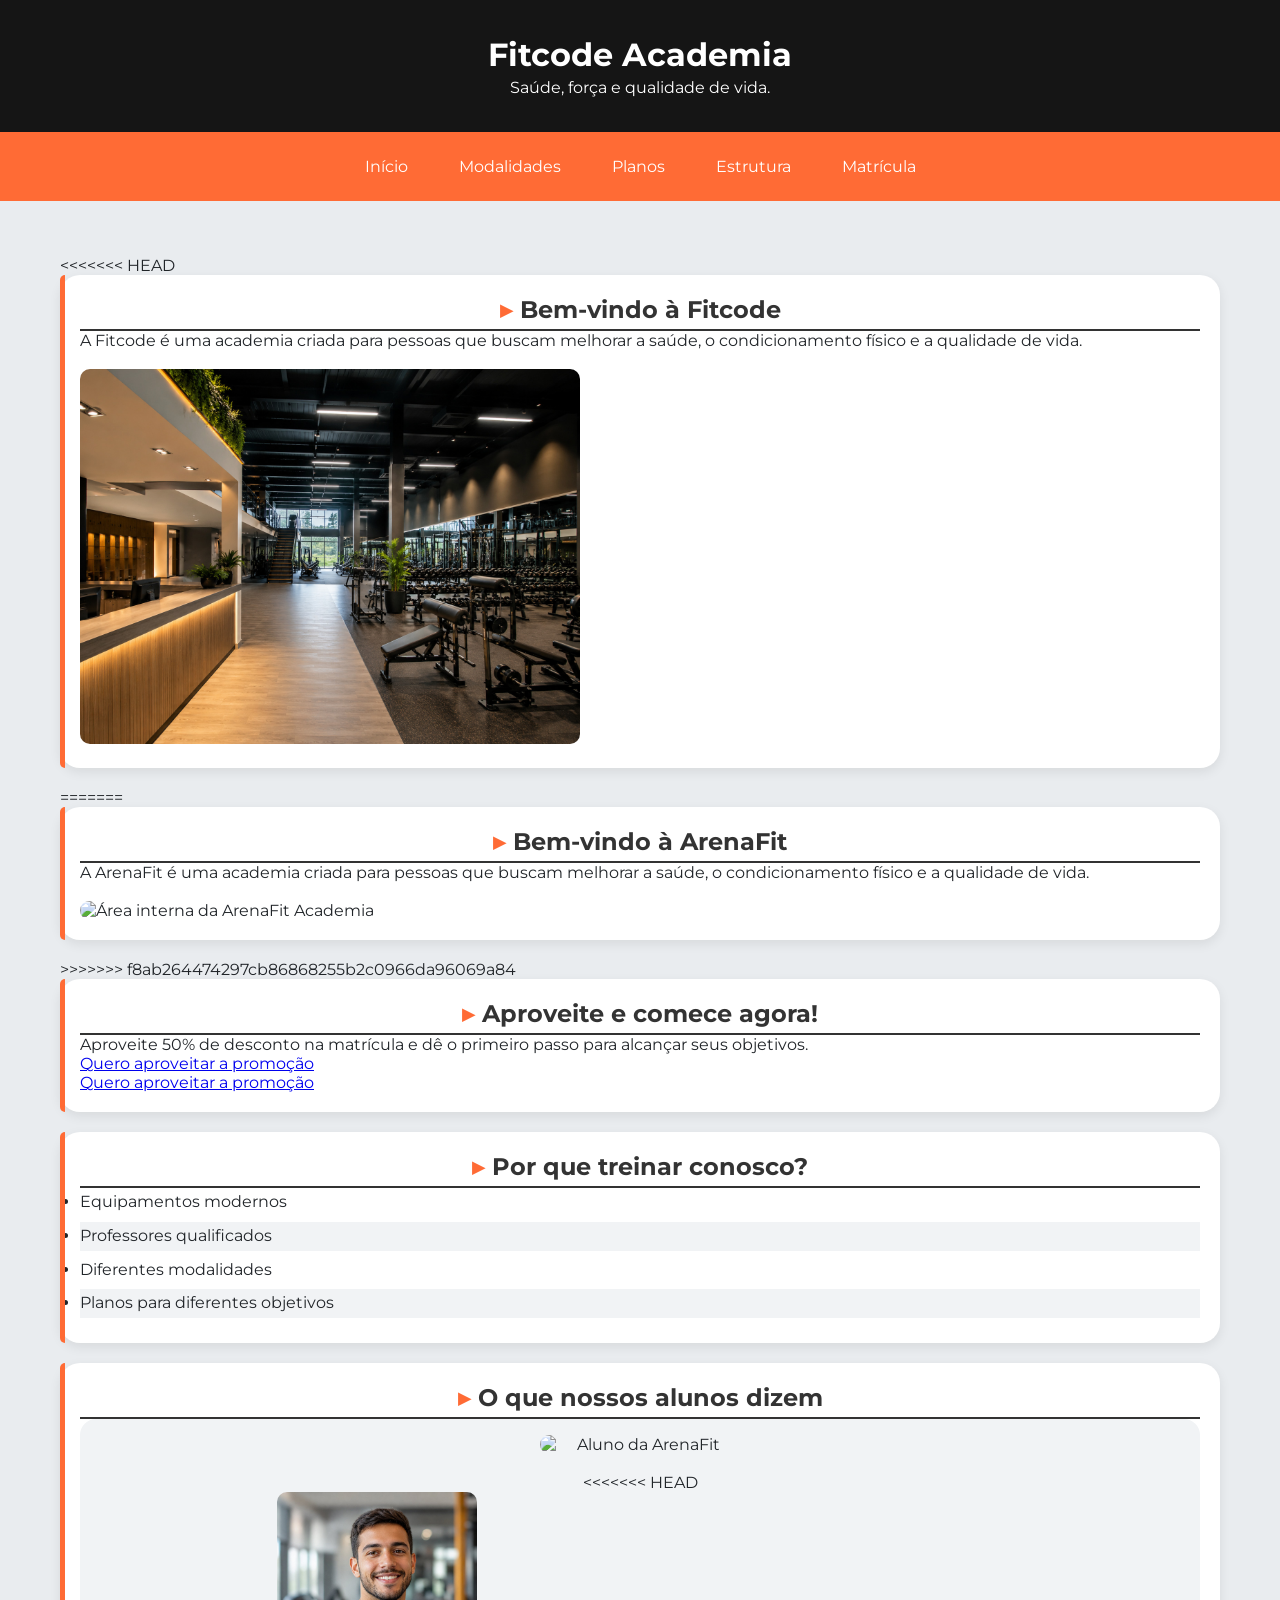
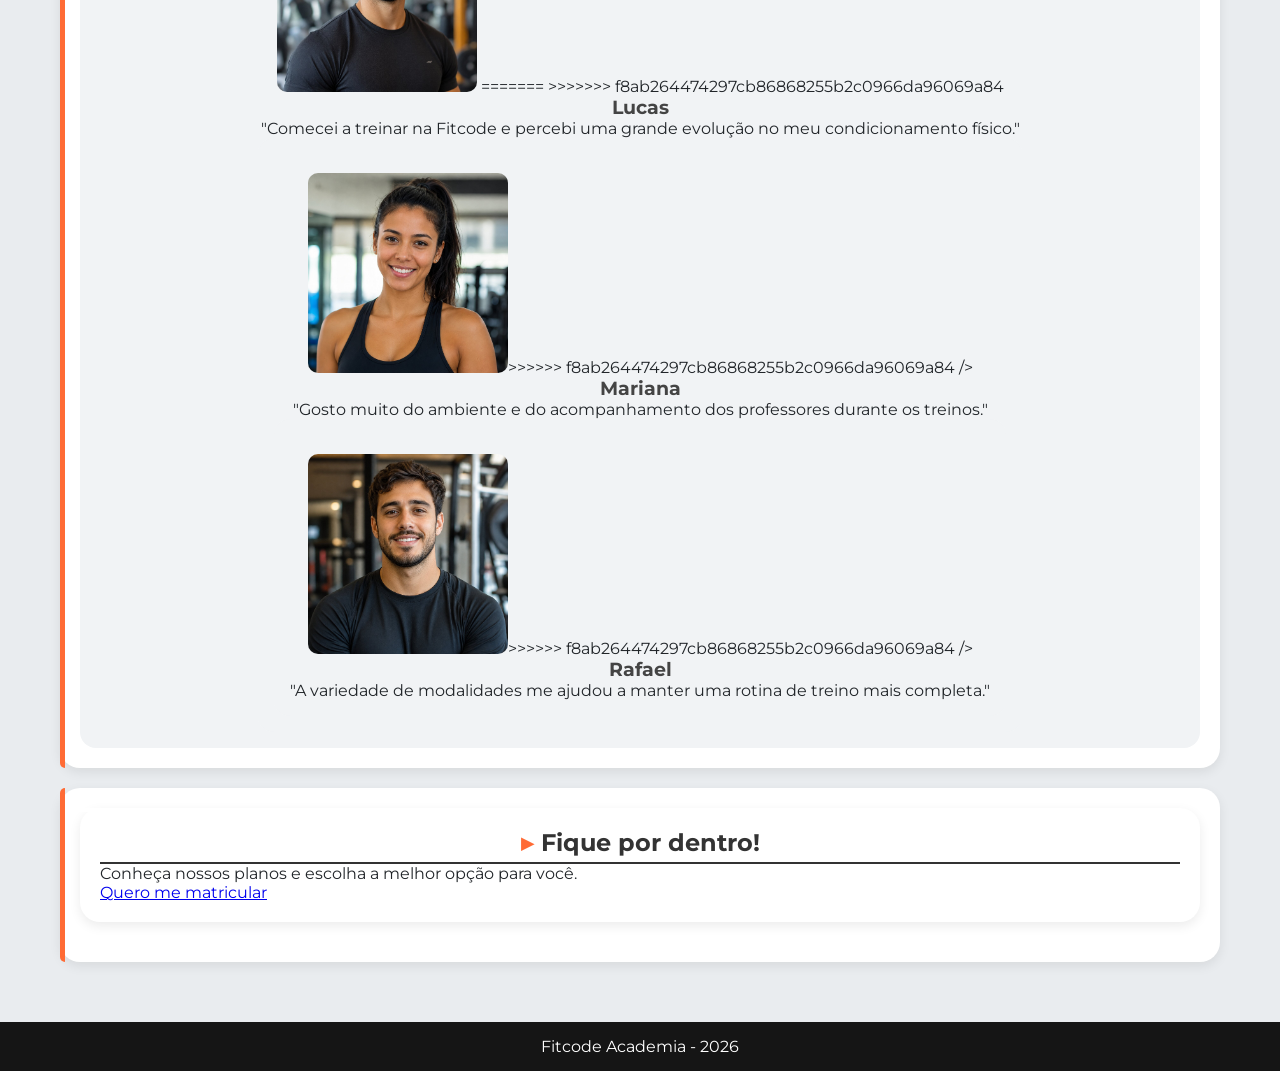
==== commit ca764315: "Merge branch 'main' of https://github.com/viniciuscorreagoncalves-cyber/fitcode-academia" ====
--- a/Html/index.html
+++ b/Html/index.html
@@ -21,8 +21,10 @@
       <a href="estrutura.html">Estrutura</a> 
       <a href="matricula.html">Matrícula</a>
     </nav>
+
     <!--Conteúdo Principal da Página-->
     <main>
+<<<<<<< HEAD
       <section>
         <h2>Bem-vindo à Fitcode</h2>
 
@@ -40,8 +42,25 @@
         />
       </section>
 
+=======
+            <section class="hero"> 
+            <h2>Bem-vindo à ArenaFit</h2>
+
+            <p>
+            A ArenaFit é uma academia criada para pessoas que buscam melhorar a
+            saúde, o condicionamento físico e a qualidade de vida.
+          </p>
+
+          <br>
+
+        <img class="Interna"
+          src="fotos/interna.jpg"
+          alt="Área interna da ArenaFit Academia"
+        ></section>
+      
+>>>>>>> f8ab264474297cb86868255b2c0966da96069a84
        <!-- ALTERAÇÃO DO 2º COMMIT -->
-      <section>
+      <section class="promocao">
         <h2>Aproveite e comece agora!</h2>
 
         <p>
@@ -49,12 +68,17 @@
           alcançar seus objetivos.
         </p>
 
+
+        <a class="btn" href="matricula.html">Quero aproveitar a promoção</a>
+
+
         <br>
 
         <a href="matricula.html">Quero aproveitar a promoção</a>
+
       </section>
 
-      <section>
+      <section class="vantagens">
         <h2>Por que treinar conosco?</h2>
 
         <ul>
@@ -66,17 +90,28 @@
       </section>
 
         <!-- ALTERAÇÃO DO 3º COMMIT -->
-      <section>
+      <section class="depoimentos">
         <h2>O que nossos alunos dizem</h2>
+
+
+        <div class="cards">
+          <article class="card">
+            <img
+              src="fotos/aluno1.jpg"
+              alt="Aluno da ArenaFit"
+            />
 
         <br>
 
+<<<<<<< HEAD
         <article>
           <img
             src="../fotos/aluno1.jpg"
             alt="Aluno da Fitcode"
             width="150"
           />
+=======
+>>>>>>> f8ab264474297cb86868255b2c0966da96069a84
           <h3>Lucas</h3>
           <p>
             "Comecei a treinar na Fitcode e percebi uma grande evolução no meu
@@ -84,13 +119,22 @@
           </p>
         </article>
 
+
+        <article class="card">
+
         <br>
 
         <article>
+
           <img
+<<<<<<< HEAD
             src="../fotos/aluno2.jpg"
             alt="Aluna da Fitcode"
             width="150"
+=======
+            src="fotos/aluno2.jpg"
+            alt="Aluna da ArenaFit"
+>>>>>>> f8ab264474297cb86868255b2c0966da96069a84
           />
           <h3>Mariana</h3>
           <p>
@@ -99,13 +143,20 @@
           </p>
         </article>
 
-        <br>
+        <article class="card">        <br>
 
         <article>
+
           <img
+<<<<<<< HEAD
             src="../fotos/aluno3.jpg"
             alt="Aluno da Fitcode"
             width="150"
+=======
+            src="fotos/aluno3.jpg"
+            alt="Aluno da ArenaFit"
+            
+>>>>>>> f8ab264474297cb86868255b2c0966da96069a84
           />
           <h3>Rafael</h3>
           <p>
@@ -113,16 +164,23 @@
             mais completa."
           </p>
         </article>
+            </div>
       </section>
 
+
+      <section class ="cta">
+
       <section class="secao-posicao">
+
         <h2>Fique por dentro!</h2>
 
         <p>Conheça nossos planos e escolha a melhor opção para você.</p>
 
+
+                <a class="btn" href="matricula.html">Quero me matricular</a>
+
         <br>
 
-        <a href="matricula.html">Quero me matricular</a>
       </section>
     </main>
 
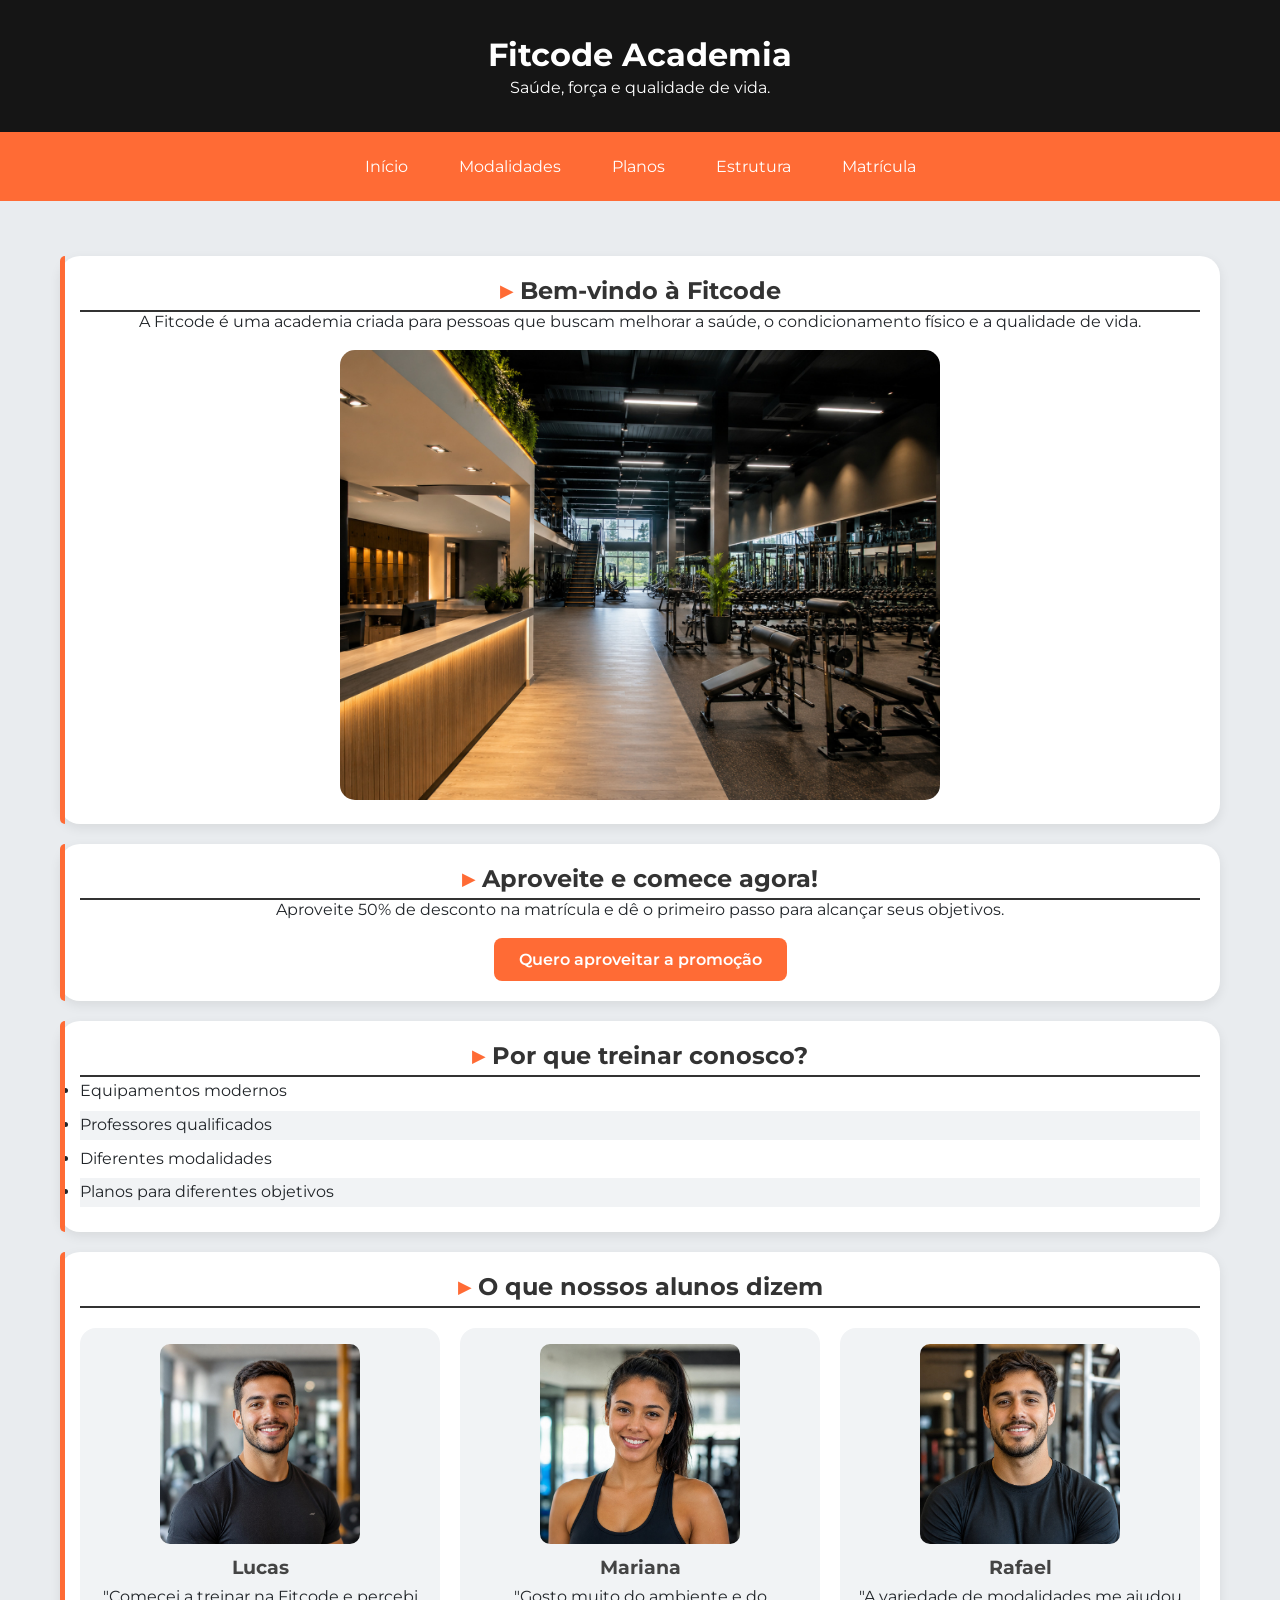
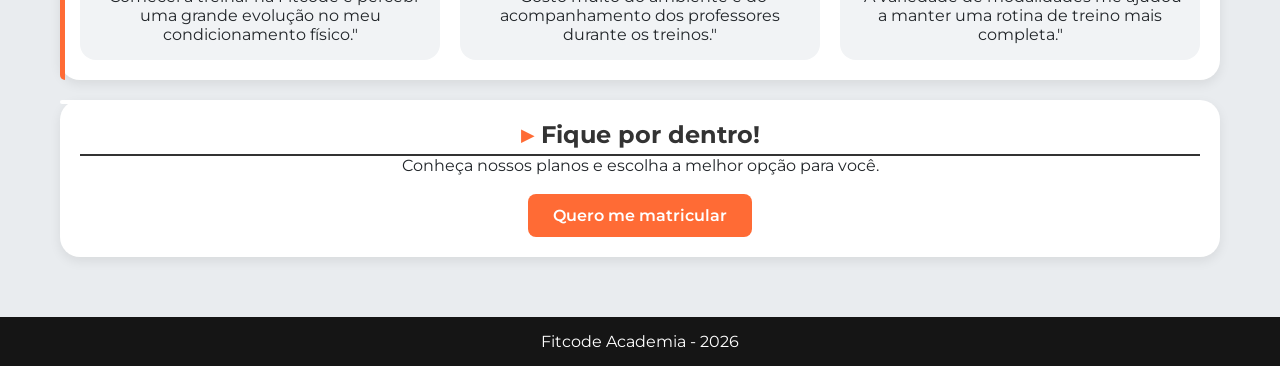
==== commit f9591c37: "Arruma bugs que tinha no código" ====
--- a/Html/index.html
+++ b/Html/index.html
@@ -15,17 +15,16 @@
     </header>
 
     <nav>
-      <a href="index.html">Início</a> 
-      <a href="modalidades.html">Modalidades</a> 
-      <a href="planos.html">Planos</a> 
-      <a href="estrutura.html">Estrutura</a> 
+      <a href="index.html">Início</a>
+      <a href="modalidades.html">Modalidades</a>
+      <a href="planos.html">Planos</a>
+      <a href="estrutura.html">Estrutura</a>
       <a href="matricula.html">Matrícula</a>
     </nav>
 
     <!--Conteúdo Principal da Página-->
     <main>
-<<<<<<< HEAD
-      <section>
+      <section class="hero">
         <h2>Bem-vindo à Fitcode</h2>
 
         <p>
@@ -33,33 +32,15 @@
           saúde, o condicionamento físico e a qualidade de vida.
         </p>
 
-          <br>
+        <br>
 
         <img
+          class="Interna"
           src="../fotos/interna.jpg"
           alt="Área interna da Fitcode Academia"
-          width="500"
         />
       </section>
 
-=======
-            <section class="hero"> 
-            <h2>Bem-vindo à ArenaFit</h2>
-
-            <p>
-            A ArenaFit é uma academia criada para pessoas que buscam melhorar a
-            saúde, o condicionamento físico e a qualidade de vida.
-          </p>
-
-          <br>
-
-        <img class="Interna"
-          src="fotos/interna.jpg"
-          alt="Área interna da ArenaFit Academia"
-        ></section>
-      
->>>>>>> f8ab264474297cb86868255b2c0966da96069a84
-       <!-- ALTERAÇÃO DO 2º COMMIT -->
       <section class="promocao">
         <h2>Aproveite e comece agora!</h2>
 
@@ -68,14 +49,9 @@
           alcançar seus objetivos.
         </p>
 
+        <br>
 
         <a class="btn" href="matricula.html">Quero aproveitar a promoção</a>
-
-
-        <br>
-
-        <a href="matricula.html">Quero aproveitar a promoção</a>
-
       </section>
 
       <section class="vantagens">
@@ -89,98 +65,47 @@
         </ul>
       </section>
 
-        <!-- ALTERAÇÃO DO 3º COMMIT -->
       <section class="depoimentos">
         <h2>O que nossos alunos dizem</h2>
 
-
         <div class="cards">
           <article class="card">
-            <img
-              src="fotos/aluno1.jpg"
-              alt="Aluno da ArenaFit"
-            />
+            <img src="../fotos/aluno1.jpg" alt="Lucas, aluno da Fitcode" />
+            <h3>Lucas</h3>
+            <p>
+              "Comecei a treinar na Fitcode e percebi uma grande evolução no meu
+              condicionamento físico."
+            </p>
+          </article>
 
-        <br>
+          <article class="card">
+            <img src="../fotos/aluno2.jpg" alt="Mariana, aluna da Fitcode" />
+            <h3>Mariana</h3>
+            <p>
+              "Gosto muito do ambiente e do acompanhamento dos professores
+              durante os treinos."
+            </p>
+          </article>
 
-<<<<<<< HEAD
-        <article>
-          <img
-            src="../fotos/aluno1.jpg"
-            alt="Aluno da Fitcode"
-            width="150"
-          />
-=======
->>>>>>> f8ab264474297cb86868255b2c0966da96069a84
-          <h3>Lucas</h3>
-          <p>
-            "Comecei a treinar na Fitcode e percebi uma grande evolução no meu
-            condicionamento físico."
-          </p>
-        </article>
-
-
-        <article class="card">
-
-        <br>
-
-        <article>
-
-          <img
-<<<<<<< HEAD
-            src="../fotos/aluno2.jpg"
-            alt="Aluna da Fitcode"
-            width="150"
-=======
-            src="fotos/aluno2.jpg"
-            alt="Aluna da ArenaFit"
->>>>>>> f8ab264474297cb86868255b2c0966da96069a84
-          />
-          <h3>Mariana</h3>
-          <p>
-            "Gosto muito do ambiente e do acompanhamento dos professores durante
-            os treinos."
-          </p>
-        </article>
-
-        <article class="card">        <br>
-
-        <article>
-
-          <img
-<<<<<<< HEAD
-            src="../fotos/aluno3.jpg"
-            alt="Aluno da Fitcode"
-            width="150"
-=======
-            src="fotos/aluno3.jpg"
-            alt="Aluno da ArenaFit"
-            
->>>>>>> f8ab264474297cb86868255b2c0966da96069a84
-          />
-          <h3>Rafael</h3>
-          <p>
-            "A variedade de modalidades me ajudou a manter uma rotina de treino
-            mais completa."
-          </p>
-        </article>
-            </div>
+          <article class="card">
+            <img src="../fotos/aluno3.jpg" alt="Rafael, aluno da Fitcode" />
+            <h3>Rafael</h3>
+            <p>
+              "A variedade de modalidades me ajudou a manter uma rotina de
+              treino mais completa."
+            </p>
+          </article>
+        </div>
       </section>
 
-
-      <section class ="cta">
-
-      <section class="secao-posicao">
-
+      <section class="cta secao-posicao">
         <h2>Fique por dentro!</h2>
 
         <p>Conheça nossos planos e escolha a melhor opção para você.</p>
 
-
-                <a class="btn" href="matricula.html">Quero me matricular</a>
-
         <br>
 
+        <a class="btn" href="matricula.html">Quero me matricular</a>
       </section>
     </main>
 
--- a/Css/Style.css
+++ b/Css/Style.css
@@ -223,6 +223,44 @@
     background-color: var(--cor-primaria);
 }
 
+/* Página inicial: cards de depoimentos e botões */
+.cards {
+    display: grid;
+    grid-template-columns: repeat(auto-fit, minmax(240px, 1fr));
+    gap: 20px;
+    margin-top: 20px;
+}
+
+.card img {
+    width: 200px;
+    height: 200px;
+    object-fit: cover;
+    margin-bottom: 12px;
+}
+
+.card h3 { margin-bottom: 8px; }
+
+.hero { text-align: center; }
+.hero .Interna { max-width: 100%; }
+
+.btn {
+    display: inline-block;
+    background-color: var(--cor-primaria);
+    color: var(--cor-branca);
+    text-decoration: none;
+    font-weight: 600;
+    padding: 12px 25px;
+    border-radius: 8px;
+    transition: background-color 0.3s ease, transform 0.2s ease;
+}
+
+.btn:hover {
+    background-color: var(--cor-secundaria);
+    transform: translateY(-2px);
+}
+
+.promocao, .cta { text-align: center; }
+
 /* Página de modalidades */
 .pagina-modalidades main {
     width: 90%;
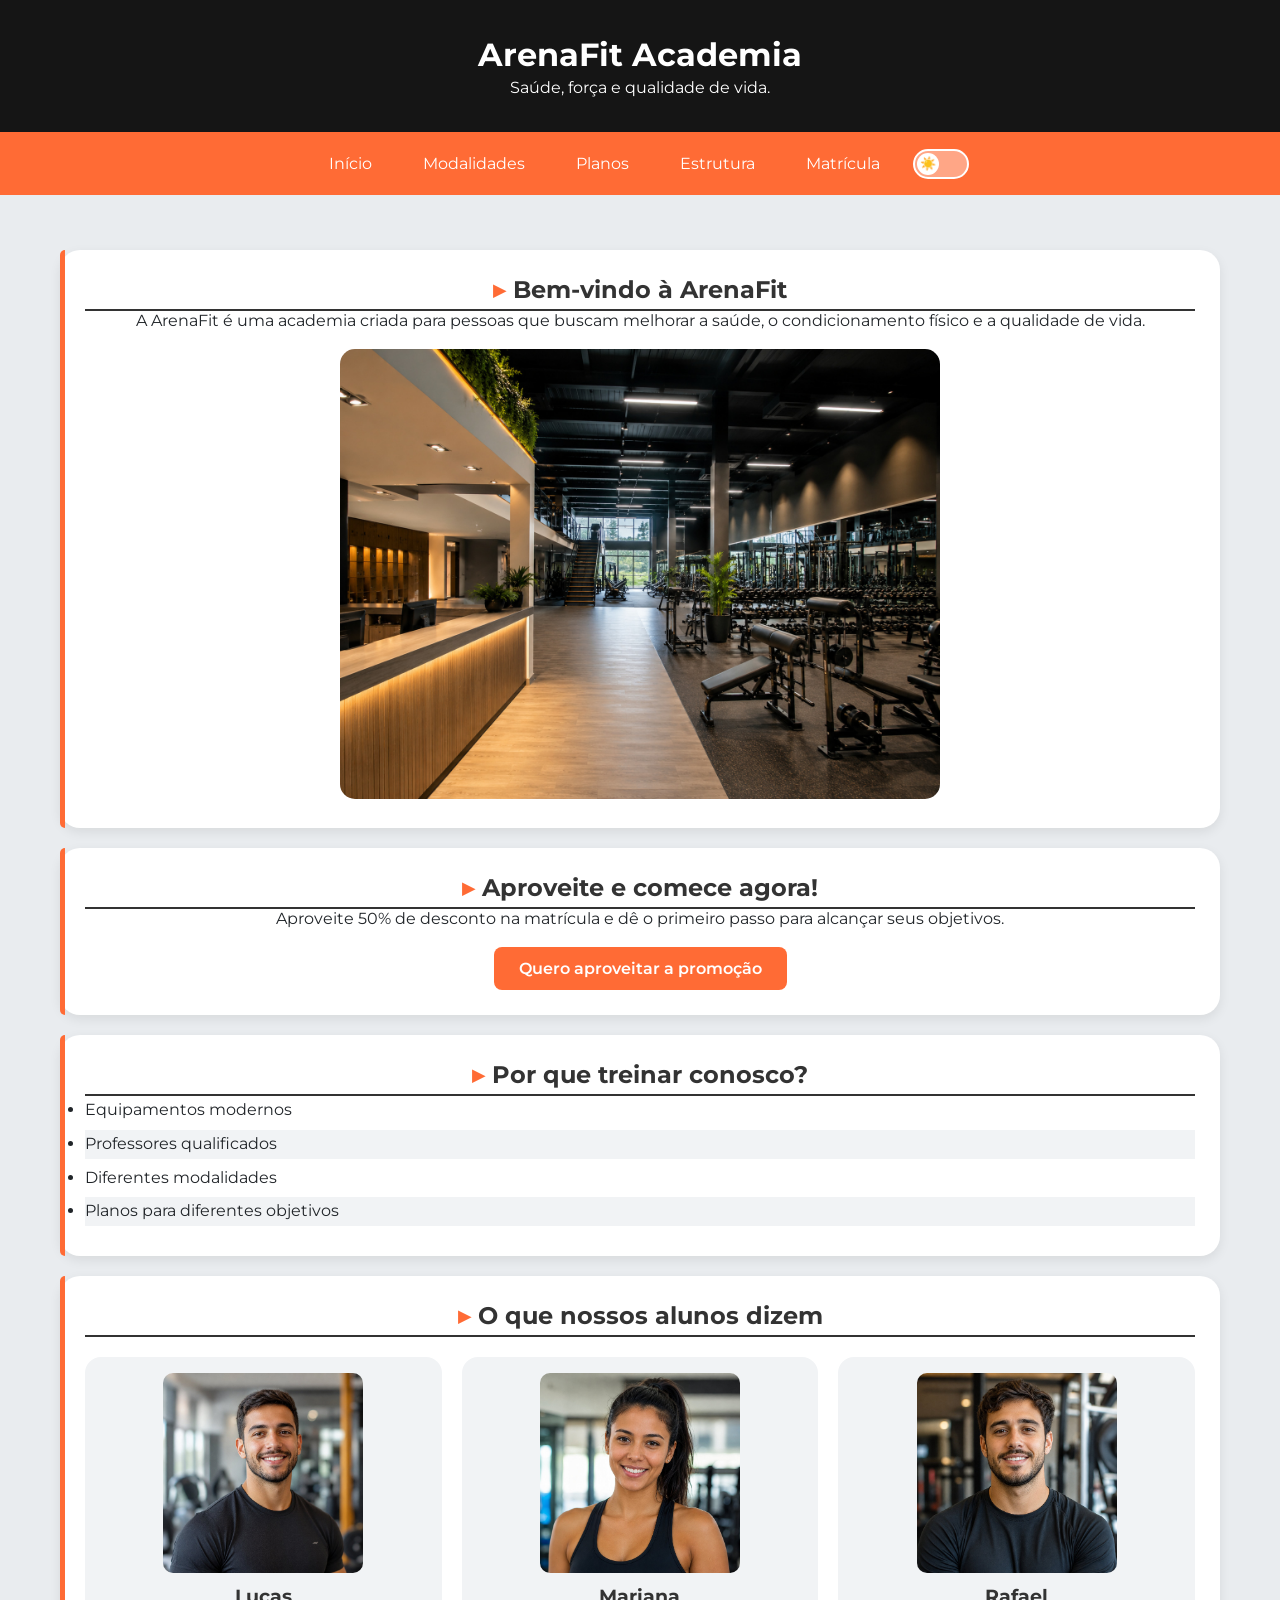
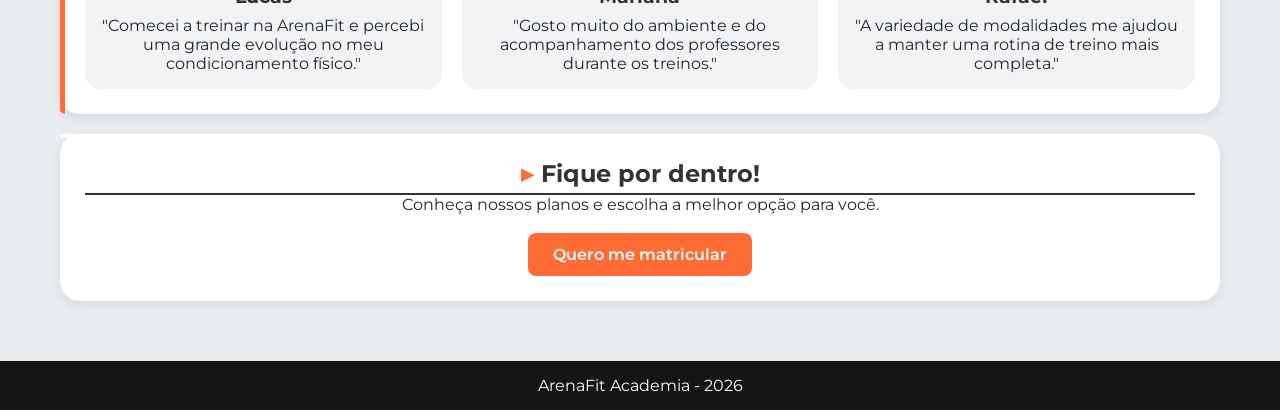
==== commit 444fea46: "Resolve conflitos do index e finaliza Sprints 3 e 4 (ArenaFit)" ====
--- a/Html/index.html
+++ b/Html/index.html
@@ -3,32 +3,35 @@
   <head>
     <meta charset="UTF-8" />
     <meta name="viewport" content="width=device-width, initial-scale=1.0" />
-    <title>Fitcode Academia</title>
+    <title>ArenaFit Academia</title>
     <link rel="stylesheet" href="../Css/Style.css">
     <link rel="icon" type="image/png" href="../fotos/icone.png">
+    <script src="../JavaScript_Completo/interface.js" defer></script>
   </head>
 
   <body>
     <header>
-      <h1>Fitcode Academia</h1>
+      <h1>ArenaFit Academia</h1>
       <p>Saúde, força e qualidade de vida.</p>
     </header>
 
     <nav>
+      <button class="menu-toggle" type="button" aria-label="Abrir menu" aria-expanded="false">☰ Menu</button>
       <a href="index.html">Início</a>
       <a href="modalidades.html">Modalidades</a>
       <a href="planos.html">Planos</a>
       <a href="estrutura.html">Estrutura</a>
       <a href="matricula.html">Matrícula</a>
+      <button class="tema-toggle" type="button" role="switch" aria-label="Modo escuro" aria-checked="false"><span class="tema-trilho"><span class="tema-bolinha"></span></span></button>
     </nav>
 
     <!--Conteúdo Principal da Página-->
     <main>
       <section class="hero">
-        <h2>Bem-vindo à Fitcode</h2>
+        <h2>Bem-vindo à ArenaFit</h2>
 
         <p>
-          A Fitcode é uma academia criada para pessoas que buscam melhorar a
+          A ArenaFit é uma academia criada para pessoas que buscam melhorar a
           saúde, o condicionamento físico e a qualidade de vida.
         </p>
 
@@ -37,7 +40,7 @@
         <img
           class="Interna"
           src="../fotos/interna.jpg"
-          alt="Área interna da Fitcode Academia"
+          alt="Área interna da ArenaFit Academia"
         />
       </section>
 
@@ -70,16 +73,16 @@
 
         <div class="cards">
           <article class="card">
-            <img src="../fotos/aluno1.jpg" alt="Lucas, aluno da Fitcode" />
+            <img src="../fotos/aluno1.jpg" alt="Lucas, aluno da ArenaFit" />
             <h3>Lucas</h3>
             <p>
-              "Comecei a treinar na Fitcode e percebi uma grande evolução no meu
+              "Comecei a treinar na ArenaFit e percebi uma grande evolução no meu
               condicionamento físico."
             </p>
           </article>
 
           <article class="card">
-            <img src="../fotos/aluno2.jpg" alt="Mariana, aluna da Fitcode" />
+            <img src="../fotos/aluno2.jpg" alt="Mariana, aluna da ArenaFit" />
             <h3>Mariana</h3>
             <p>
               "Gosto muito do ambiente e do acompanhamento dos professores
@@ -88,7 +91,7 @@
           </article>
 
           <article class="card">
-            <img src="../fotos/aluno3.jpg" alt="Rafael, aluno da Fitcode" />
+            <img src="../fotos/aluno3.jpg" alt="Rafael, aluno da ArenaFit" />
             <h3>Rafael</h3>
             <p>
               "A variedade de modalidades me ajudou a manter uma rotina de
@@ -111,7 +114,7 @@
 
     <!--Rodapé da página-->
     <footer>
-      <p>Fitcode Academia - 2026</p>
+      <p>ArenaFit Academia - 2026</p>
     </footer>
   </body>
 </html>
--- a/Css/Style.css
+++ b/Css/Style.css
@@ -9,7 +9,22 @@
     --cor-texto: #212529;
     --cor-branca: #FFFFFF;
     --cor-section: #FFFFFF;
+    --cor-titulo: #333333;
+    --cor-card: #F1F3F5;
+    --cor-borda: #CCCCCC;
+    --cor-input: #FFFFFF;
     --fonte-principal: "Montserrat", sans-serif;
+}
+
+/* Modo escuro (ativado pelo botão do menu) */
+body.dark {
+    --cor-fundo: #101214;
+    --cor-texto: #E9ECEF;
+    --cor-section: #1C1F23;
+    --cor-titulo: #F1F3F5;
+    --cor-card: #272B30;
+    --cor-borda: #444A52;
+    --cor-input: #272B30;
 }
 
 /* Reset e estilos globais */
@@ -28,7 +43,7 @@
 header {
     background-color: var(--cor-escura);
     color: var(--cor-branca);
-    padding: 35px;
+    padding: 25px 15px;
     display: flex;
     flex-direction: column;
     align-items: center;
@@ -40,10 +55,10 @@
 nav {
     background-color: var(--cor-primaria);
     display: flex;
-    justify-content: center;
+    justify-content: space-between;
     align-items: center;
-    gap: 15px;
-    padding: 15px;
+    gap: 8px;
+    padding: 12px 15px;
     flex-wrap: wrap;
     position: sticky;
     top: 0;
@@ -57,7 +72,9 @@
 }
 
 nav a {
-    display: block;
+    display: none;
+    order: 2;
+    width: 100%;
     color: var(--cor-branca);
     text-decoration: none;
     text-align: center;
@@ -65,6 +82,83 @@
     border-radius: 50px;
     transition: 0.3s;
 }
+
+nav.aberto a { display: block; }
+
+/* Botões do menu: hambúrguer (mobile) e modo escuro */
+nav button {
+    width: auto;
+    padding: 8px 16px;
+    background-color: transparent;
+    color: var(--cor-branca);
+    border: 2px solid var(--cor-branca);
+    border-radius: 50px;
+    font-size: 16px;
+    transition: background-color 0.3s ease, color 0.3s ease;
+}
+
+nav button:hover {
+    background-color: var(--cor-branca);
+    color: var(--cor-escura);
+}
+
+.menu-toggle { order: 0; }
+
+/* Interruptor do modo escuro (a bolinha desliza ao clicar) */
+.tema-toggle {
+    order: 1;
+    padding: 0;
+    border: none;
+    background: none;
+    border-radius: 50px;
+    line-height: 0;
+}
+
+.tema-toggle:hover { background: none; }
+
+.tema-toggle:focus-visible {
+    outline: 2px solid var(--cor-branca);
+    outline-offset: 3px;
+}
+
+.tema-trilho {
+    display: inline-block;
+    position: relative;
+    width: 56px;
+    height: 30px;
+    border-radius: 50px;
+    background-color: rgba(255, 255, 255, 0.4);
+    border: 2px solid var(--cor-branca);
+    transition: background-color 0.3s ease;
+}
+
+.tema-bolinha {
+    position: absolute;
+    top: 2px;
+    left: 2px;
+    width: 22px;
+    height: 22px;
+    border-radius: 50%;
+    background-color: var(--cor-branca);
+    display: flex;
+    align-items: center;
+    justify-content: center;
+    font-size: 13px;
+    line-height: 1;
+    transition: transform 0.3s ease;
+}
+
+.tema-bolinha::before { content: "☀️"; }
+
+.tema-toggle[aria-checked="true"] .tema-trilho {
+    background-color: var(--cor-escura);
+}
+
+.tema-toggle[aria-checked="true"] .tema-bolinha {
+    transform: translateX(26px);
+}
+
+.tema-toggle[aria-checked="true"] .tema-bolinha::before { content: "🌙"; }
 
 nav a:hover {
     background-color: var(--cor-branca);
@@ -73,10 +167,10 @@
 }
 
 main {
-    width: 1200px;
-    max-width: 100%;
-    margin: 20px auto;
-    padding: 35px 20px 20px;
+    width: 100%;
+    max-width: 1200px;
+    margin: 10px auto;
+    padding: 20px 15px;
 }
 
 section {
@@ -87,6 +181,7 @@
     box-shadow: 0 4px 12px rgba(0, 0, 0, 0.08);
     transition: transform 0.3s ease, box-shadow 0.3s ease;
     position: relative;
+    animation: aparecer 0.6s ease backwards;
 }
 
 section:hover {
@@ -113,11 +208,11 @@
 }
 
 /* Tipografia */
-h1 { font-size: 32px; }
+h1 { font-size: 24px; }
 
 h2 {
-    color: #333;
-    border-bottom: 2px solid #333;
+    color: var(--cor-titulo);
+    border-bottom: 2px solid var(--cor-titulo);
     padding-bottom: 5px;
     text-align: center;
 }
@@ -128,7 +223,7 @@
     margin-right: 8px;
 }
 
-h3 { color: #444; }
+h3 { color: var(--cor-titulo); }
 
 /* Imagens, listas e tabelas */
 img {
@@ -139,6 +234,7 @@
 
 .Interna {
     width: 600px;
+    max-width: 100%;
     height: auto;
     border-radius: 15px;
 }
@@ -150,16 +246,17 @@
 
 ul { line-height: 1.8; }
 li { margin-bottom: 5px; }
-li:nth-child(even) { background-color: #F1F3F5; }
+li:nth-child(even) { background-color: var(--cor-card); }
 
 table {
     width: 100%;
     border-collapse: collapse;
+    font-size: 13px;
 }
 
 th, td {
-    border: 1px solid #999;
-    padding: 10px;
+    border: 1px solid var(--cor-borda);
+    padding: 8px;
     text-align: center;
 }
 
@@ -170,12 +267,13 @@
 
 /* Cards */
 .card {
+    animation: aparecer 0.6s ease backwards;
     display: flex;
     flex-direction: column;
     align-items: center;
     text-align: center;
     padding: 16px;
-    background-color: #F1F3F5;
+    background-color: var(--cor-card);
     border-radius: 16px;
 }
 
@@ -185,9 +283,12 @@
     padding: 10px;
     margin-top: 6px;
     margin-bottom: 12px;
-    border: 1px solid #ccc;
+    border: 1px solid var(--cor-borda);
     border-radius: 8px;
     font-family: var(--fonte-principal);
+    font-size: 16px;
+    background-color: var(--cor-input);
+    color: var(--cor-texto);
 }
 
 input:focus, textarea:focus, select:focus {
@@ -204,12 +305,13 @@
     cursor: pointer;
     font-family: var(--fonte-principal);
     font-weight: 600;
+    width: 100%;
 }
 
 button:hover { background-color: var(--cor-secundaria); }
 
 input[type="submit"], input[type="reset"] {
-    background-color: var(--cor-section);
+    background-color: var(--cor-card);
     color: var(--cor-texto);
     border: none;
     padding: 12px 25px;
@@ -226,7 +328,7 @@
 /* Página inicial: cards de depoimentos e botões */
 .cards {
     display: grid;
-    grid-template-columns: repeat(auto-fit, minmax(240px, 1fr));
+    grid-template-columns: 1fr;
     gap: 20px;
     margin-top: 20px;
 }
@@ -263,11 +365,11 @@
 
 /* Página de modalidades */
 .pagina-modalidades main {
-    width: 90%;
+    width: 100%;
     max-width: 1100px;
     display: grid;
-    grid-template-columns: repeat(2, 1fr);
-    gap: 25px;
+    grid-template-columns: 1fr;
+    gap: 20px;
 }
 
 .pagina-modalidades h2 {
@@ -277,7 +379,7 @@
 
 .pagina-modalidades section {
     margin-bottom: 0;
-    padding: 25px;
+    padding: 20px;
     border-top: 4px solid var(--cor-primaria);
     box-shadow: 0 3px 10px rgba(0, 0, 0, 0.12);
     transition: transform 0.3s ease, box-shadow 0.3s ease;
@@ -286,7 +388,7 @@
 .pagina-modalidades section h3 {
     text-align: center;
     color: var(--cor-primaria);
-    font-size: 22px;
+    font-size: 20px;
 }
 
 .pagina-modalidades section img {
@@ -335,7 +437,7 @@
     min-width: 0;
     padding: 20px;
     margin-bottom: 16px;
-    border: 1px solid #ccc;
+    border: 1px solid var(--cor-borda);
     border-radius: 10px;
     transition: border-color 0.3s ease;
 }
@@ -391,57 +493,122 @@
     transform: scale(0.98);
 }
 
-/* Responsividade */
+/* Animações */
+@keyframes aparecer {
+    from {
+        opacity: 0;
+        transform: translateY(20px);
+    }
+    to {
+        opacity: 1;
+        transform: translateY(0);
+    }
+}
+
+@media (prefers-reduced-motion: reduce) {
+    * {
+        animation: none !important;
+        transition: none !important;
+    }
+}
+
+/* Modal de imagem */
+.zoom { cursor: zoom-in; }
+
+.modal {
+    position: fixed;
+    inset: 0;
+    z-index: 2000;
+    display: flex;
+    align-items: center;
+    justify-content: center;
+    padding: 20px;
+    background-color: rgba(0, 0, 0, 0.85);
+    animation: aparecer 0.3s ease backwards;
+}
+
+.modal[hidden] { display: none; }
+
+.modal-imagem {
+    max-width: 100%;
+    max-height: 90vh;
+    width: auto;
+    border-radius: 12px;
+    cursor: default;
+}
+
+.modal-fechar {
+    position: absolute;
+    top: 15px;
+    right: 15px;
+    width: 44px;
+    height: 44px;
+    padding: 0;
+    font-size: 28px;
+    line-height: 1;
+    border-radius: 50%;
+}
+
+body.modal-aberto { overflow: hidden; }
+
+/* =====================================================
+   RESPONSIVIDADE - Mobile First
+   Base: celular (320px). Regras abaixo ampliam o layout.
+   ===================================================== */
+
+/* Celulares grandes */
+@media (min-width: 600px) {
+    button { width: auto; }
+    table { font-size: 16px; }
+    th, td { padding: 10px; }
+    .cards { grid-template-columns: repeat(2, 1fr); }
+}
+
+/* Tablet (768px): menu horizontal e layout em duas colunas */
 @media (min-width: 768px) {
-    nav ul {
-        flex-direction: row;
+    h1 { font-size: 32px; }
+    header { padding: 35px; }
+
+    nav {
         justify-content: center;
+        gap: 15px;
     }
-}
-
-@media (max-width: 768px) {
-    body:has(main > form) main {
-        width: 100%;
-        padding: 25px 15px;
+
+    nav a {
+        display: block;
+        order: 0;
+        width: auto;
     }
 
-    body:has(main > form) form fieldset { padding: 15px; }
-
-    body:has(main > form) form input[type="submit"],
-    body:has(main > form) form input[type="reset"] { max-width: 100%; }
-}
-
-@media (max-width: 700px) {
+    .menu-toggle { display: none; }
+
+    main {
+        margin: 20px auto;
+        padding: 35px 20px 20px;
+    }
+
     .pagina-modalidades main {
-        width: 92%;
-        grid-template-columns: 1fr;
-        gap: 20px;
+        width: 90%;
+        grid-template-columns: repeat(2, 1fr);
+        gap: 25px;
     }
 
+    .pagina-modalidades section { padding: 25px; }
+    .pagina-modalidades section h3 { font-size: 22px; }
     .pagina-modalidades h2 { font-size: 26px; }
-    .pagina-modalidades section { padding: 20px; }
-    .pagina-modalidades section h3 { font-size: 20px; }
-}
-
-@media (max-width: 600px) {
-    header h1 { font-size: 24px; }
-    nav a { display: block; margin: 8px; }
-    main { width: 95%; padding: 100px 15px 15px; }
-    table { font-size: 12px; }
-    section { padding: 18px; }
-    input, textarea, select { font-size: 14px; }
-    button { width: 100%; }
-}
-
-@media (max-width: 480px) {
-    body:has(main > form) form fieldset { padding: 12px; }
-
-    body:has(main > form) form input:not([type="radio"]):not([type="submit"]):not([type="reset"]),
-    body:has(main > form) form select,
-    body:has(main > form) form textarea {
-        max-width: 100%;
-        font-size: 16px;
-    }
-
-    body:has(main > form) form textarea { resize: vertical; }
-}
+}
+
+/* Desktop (1024px) */
+@media (min-width: 1024px) {
+    .cards { grid-template-columns: repeat(3, 1fr); }
+    section { padding: 25px; }
+}
+
+/* Telas grandes (1440px) */
+@media (min-width: 1440px) {
+    main { max-width: 1320px; }
+    .pagina-modalidades main { max-width: 1240px; }
+    body { font-size: 18px; }
+}
+
+textarea { resize: vertical; }
